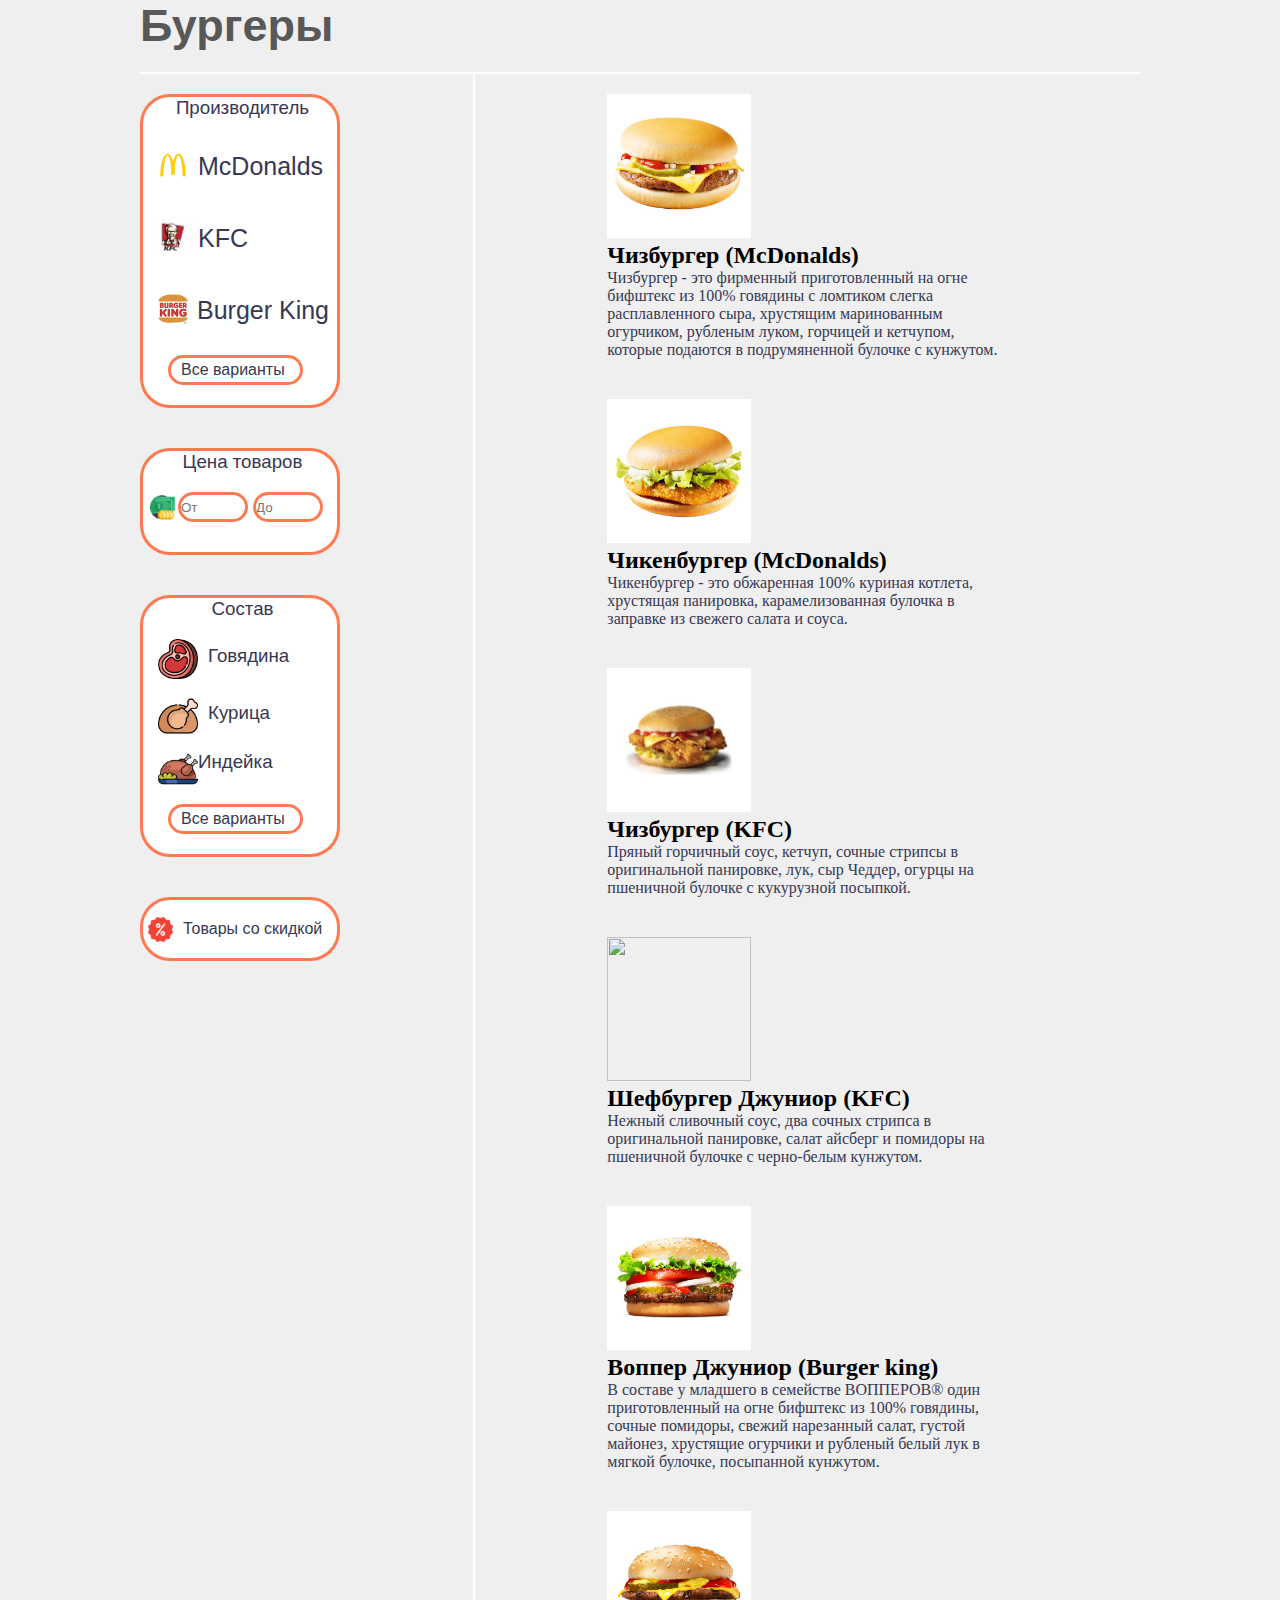
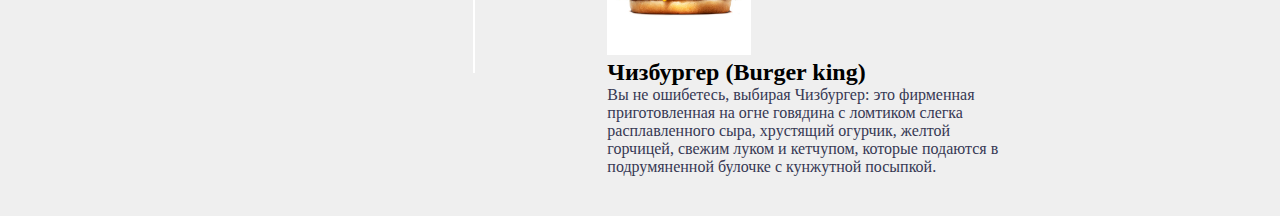
==== asianfood.html @ 1d98285a "add a project" ====
<!DOCTYPE html>
<html lang="en">
<head>
    <meta charset="UTF-8">
    <meta http-equiv="X-UA-Compatible" content="IE=edge">
    <meta name="viewport" content="width=device-width, initial-scale=1.0">
    <title>Document</title>
    <link rel="stylesheet" href="css/category.css">
    <link rel="preconnect" href="https://fonts.googleapis.com">
<link rel="preconnect" href="https://fonts.gstatic.com" crossorigin>
<link href="https://fonts.googleapis.com/css2?family=Outfit:wght@300&display=swap" rel="stylesheet">
</head>
<body>
    <div class="container">
        <header>
            <h1>Бургеры</h1>
        </header>
        <div class="line"></div>
        <main>
            <div class="container">
                <div class="flex-wrapper">
                    <div class="filter">
                    <div class="manufacturer">
                        <h3>Производитель</h3>
                        <div class="mcdonalds">
                            <img src="img/mcdonalds logo.jpg" alt="" width="50px">
                            <h3 class="h3-mcdonalds">McDonalds</h3>
                        </div>
                        <div class="kfc">
                            <img src="img/kfc logo.jpg" alt="" width="50px">
                            <h3 class="h3-mcdonalds">KFC</h3>
                        </div>
                        <div class="burger-king">
                            <img src="img/burger-king-logo.svg" alt="" width="30px">
                            <h3 class="h3-burger-king">Burger King</h3>
                        </div>
                        <div class="all-variants">
                            <p>Все варианты</p>
                        </div>
                    </div>
                    <div class="price">
                        <h3>Цена товаров</h3>
                        <div class="price22">
                            <div class="money">
                                <img src="img/money.png" alt="" width="25px">
                            </div>
                            <div class="price2">
                                <input class="price-ot" type="text" placeholder="От">
                                <input class="price-do" type="text" placeholder="До">
                            </div>
                        </div>
                    </div>
                    <div class="composition">
                        <h3>Состав</h3>
                        <div class="beef">
                            <img src="img/beef.png" alt="" width="40px">
                            <h3>Говядина</h3>
                        </div>
                        <div class="chicken">
                            <img src="img/poultry.png" alt="" width="40px">
                            <h3>Курица</h3>
                        </div>
                        <div class="turkey">
                            <img src="img/turkey.png" alt="" width="40px">
                            <h3>Индейка</h3>
                        </div>
                        <div class="all-variants">
                            <p>Все варианты</p>
                        </div>
                    </div>
                    <div class="discount">
                        <div class="discount-flex">
                           <img src="img/discount.png" alt="" width="25px">
                            <h4>Товары со скидкой</h4>
                        </div>
                    </div>
                </div>
                <div class="line2"></div>
                <div class="catalog">
                    <div class="first-burger">
                        <img src="img/cheeseburger.jpg" alt="" width="144px">
                        <div class="discription">
                            <h2>Чизбургер (McDonalds)</h2>
                            <p>Чизбургер - это фирменный приготовленный на огне бифштекс из 100% говядины с ломтиком слегка расплавленного сыра, хрустящим маринованным огурчиком, рубленым луком, горчицей и кетчупом, которые подаются в подрумяненной булочке с кунжутом.</p>
                        </div>
                    </div>
                    <div class="second-burger">
                        <img src="img/chickenburger.jpg" alt="" width="144px">
                        <div class="discription">
                            <h2>Чикенбургер (McDonalds)</h2>
                            <p>Чикенбургер - это обжаренная 100% куриная котлета, хрустящая панировка, карамелизованная булочка в заправке из свежего салата и соуса.</p>
                        </div>
                    </div>
                    <div class="third-burger">
                        <img src="img/kfcchickenburger.jpg" alt="" width="144px" height="144px">
                        <div class="discription">
                            <h2>Чизбургер (KFC)</h2>
                            <p>
                                Пряный горчичный соус, кетчуп, сочные стрипсы в оригинальной панировке, лук, сыр Чеддер, огурцы на пшеничной булочке с кукурузной посыпкой.</p>
                        </div>
                    </div>
                    <div class="fourth-burger">
                        <img src="img/«Острый Шефбургер Джуниор».jpg" alt="" width="144px" height="144px">
                        <div class="discription">
                            <h2>Шефбургер Джуниор (KFC)</h2>
                            <p>Нежный сливочный соус, два сочных стрипса в оригинальной панировке, салат айcберг и помидоры на пшеничной булочке с черно-белым кунжутом.</p>
                        </div>
                    </div>
                    <div class="fifth-burger">
                        <img src="img/whopper-mini.jpg" alt="" width="144px" height="144px">
                        <div class="discription">
                            <h2>Воппер Джуниор (Burger king)</h2>
                            <p>В составе у младшего в семействе ВОППЕРОВ® один приготовленный на огне бифштекс из 100% говядины, сочные помидоры, свежий нарезанный салат, густой майонез, хрустящие огурчики и рубленый белый лук в мягкой булочке, посыпанной кунжутом.</p>
                        </div>
                    </div>
                    <div class="six-burger">
                        <img src="img/cheeseburger-burger-king.jpg" alt="" width="144px" height="144px">
                        <div class="discription">
                            <h2>Чизбургер (Burger king)</h2>
                            <p>Вы не ошибетесь, выбирая Чизбургер: это фирменная приготовленная на огне говядина с ломтиком слегка расплавленного сыра, хрустящий огурчик, желтой горчицей, свежим луком и кетчупом, которые подаются в подрумяненной булочке с кунжутной посыпкой.</p>
                        </div>
                    </div>
                    
                </div>
                <div class="prices">
                    <div class="first-price">
                        <div class="add-to-cart" onmousedown="return false" onselectstart="return false">
                            <h2>Добавить в корзину</h2>
                        </div>
                        <div class="burger-price">
                            <p>от 2р.</p>
                        </div>
                            <!-- <p>При покупке 2 Чизбургеров - бесплатная картошка фри</p> -->
                    </div>
                    <div class="second-price">
                        <div class="add-to-cart" onmousedown="return false" onselectstart="return false">
                            <h2>Добавить в корзину</h2>
                        </div>
                        <div class="burger-price">
                            <p>от 2.5р.</p>
                        </div>
                            <!-- <p>При покупке Чикенбургера и колы 0.4 - бесплатный пирожок</p> -->
                    </div>
                    <div class="third-price">
                        <div class="add-to-cart" onmousedown="return false" onselectstart="return false">
                            <h2>Добавить в корзину</h2>
                        </div>
                        <div class="burger-price">
                            <p>от 2.99р.</p>
                        </div>
                            <!-- <p>При покупке бургера из говядины - бесплатная кола 0.4</p> -->
                    </div>
                    <div class="fourth-price">
                        <div class="add-to-cart" onmousedown="return false" onselectstart="return false">
                            <h2>Добавить в корзину</h2>
                        </div>
                        <div class="burger-price">
                            <p>от 3.90р.</p>
                        </div>
                            <!-- <p>При покупке 2-ух Шефбургеров Джуниор - 2 стрипса бесплатно</p> -->
                    </div>
                    <div class="fourth-price">
                        <div class="add-to-cart" onmousedown="return false" onselectstart="return false">
                            <h2>Добавить в корзину</h2>
                        </div>
                        <div class="burger-price">
                            <p>от 3.90р.</p>
                        </div>
                            <!-- <p>При покупке Воппер Джуниора - маленькая картошка бесплатно
                            </p> -->
                    </div>
                    <div class="fourth-price">
                        <div class="add-to-cart" onmousedown="return false" onselectstart="return false">
                            <h2>Добавить в корзину</h2>
                        </div>
                        <div class="burger-price">
                            <p>от 2.40р.</p>
                        </div>
                            <!-- <p>При покупке Чизбургера - кола 0.4 бесплатно</p> -->
                    </div>
                    
                </div>
            </div>
            </div>
        </main>
    </div>
    <div class="modal none"> 
        <div class="container-modal"> 
            <div class="header_menu">  
                <span><img src="img/ArrowLeft.png" alt=""></span>  
                </div>
                <div class="line3"></div>
                <div class="flex-wrapper2">
                    <div class="cheeseburger-image">
                        <img src="img/cheeseburger.jpg" alt="" width="270px">
                    </div>
                    <div class="composition2">
                    <h1 class="composition2-h1">Чизбургер</h1>
                    <div class="discription2">
                    <div class="kDh">
                        <h3>кДж</h3>
                        <ul>
                            <li>в порции: 1273</li>
                            <li>%RI: 15</li>
                        </ul>
                    </div>
                    <div class="calories">
                        <h3>Калории</h3>
                        <ul>
                            <li>в порции, ккал: 304</li>
                            <li>%RI: 15</li>
                        </ul>
                    </div>   
                    </div>
                    <div class="composition3">
                        <h1 class="composition3-h1">Состав</h1>
                        <p>Рубленный бифштекс из натуральной цельной говядины, с кусочком сыра чеддер на карамелизованной булочке, заправленной горчицей, кетчупом, луком и кусочком маринованного огурчика</p>
                    </div>
                    </div>
                </div>
                <div class="add-to-cart2">
                    <h1>Добавить в корзину</h1>
                </div>
        </div> 
    </div>
   
    <script src="js/category.js"></script>
</body>
</html>
---- css/category.css ----
*{
    padding: 0;
    margin: 0;
    box-sizing: border-box;
}


.button-color{
    background-color: #e79b83;;
    border: 3px solid #FF7A50;
}

header h1{
    color: #363853;
    opacity: 0.8;
}

.filter div h3, p{
    color: #363853;
}

.catalog div p{
    color: #363853;
}



.prices div p{
    color: #363853;
}


.prices > div{
    margin-bottom: 40px;
    height: 230px;
}

img{
    max-width: 100%;
}

body{
    background-color: #efefef;
}


.container{
    max-width: 1231px;
    margin: auto;
}

.mcdonalds{
    cursor: pointer;
}

.h3-mcdonalds{
    font-size: 25px;
    margin-top: 18px;
}

.h3-burger-king{
    font-size: 25px;
    margin-top: 18px;
    margin-left: 9px;
}

.dollar-img{
    margin-right: 20px;
}

header{
    margin-bottom: 20px;
}

.filter  div  p{
    font-family: 'Rubik', sans-serif;
}

.line{
    border: 1px solid #fff;
    margin-bottom: 20px;
}

.line3{
    border: 1px solid #fff;
    margin-top: 50px;
}

.line2{
    border: 1px solid #fff;
    height: 1600px;
    position: relative;
    bottom: 21px;
}

header h1{
    color: #333;
    font-size: 45px;
    font-family: 'Rubik', sans-serif;
}

.manufacturer{
    text-align: center;
    background-color: #fff;
    border-radius: 30px;
    padding-bottom: 10px;
    border: 3px solid #FF7A50;
    padding-left: 5px;
}

.manufacturer button{
    border: 3px solid #FF7A50;
    border-radius: 50%;
    width: 20px;
    height: 20px;
}

.manufacturer > div{
    display: flex;
    align-items: center;
    margin-bottom: 10px;
    cursor: pointer;
}

.manufacturer > div > button{
    margin-right: 10px;
}

.manufacturer h3{
    margin-bottom: 15px;
    font-family: 'Rubik', sans-serif;
    font-weight: lighter;
}

.all-variants{
    border: 3px solid #FF7A50;
    border-radius: 70px;
    width: 135px;
    height: 30px;
    margin-left: 20px;
    color: #363853;
    margin-top: 15px;

}

.all-variants p{
    margin-left: 10px;
    font-family: 'Rubik', sans-serif;
}

.price{
    width: 200px;
    margin-top: 40px;
    font-family: 'Rubik', sans-serif;
    text-align: center;
    background-color: #fff;
    border-radius: 30px;
    border: 3px solid #FF7A50;
    padding-left: 5px;
    
}

.price h3{
    font-weight: lighter;
}


.price-ot{
    border: 3px solid #FF7A50;
    border-radius: 70px;
    width: 70px;
    height: 30px;
}

.price-ot p{
    margin-top: 4px;
    margin-left: 5px;
    font-family: 'Rubik', sans-serif;
}

.burger-king{
    margin-left: 10px;
}

.price-do p{
    margin-top: 4px;
    margin-left: 5px;
    font-family: 'Rubik', sans-serif;
}

.price-do{
    border: 3px solid #FF7A50;
    border-radius: 70px;
    width: 70px;
    height: 30px;
    margin-left: 5px;
}

.price2{
    display: flex;
    margin-top: 10px;
    padding-bottom: 10px;
    margin-left: 30px;
    position: relative;
    bottom: 20px
}

.money{
    position: relative;
    top: 22px;
    right: 80px;
}

.beef h3{
    margin-left: 10px;
    margin-top: 10px;
}

.chicken h3{
    margin-left: 10px;
    margin-top: 10px;
}

.fish h3{
    margin-left: 10px;
    margin-top: 10px;
}

.composition{
    margin-top: 40px;
    text-align: center;
    background-color: #fff;
    border-radius: 30px;
    padding-bottom: 10px;
    border: 3px solid #FF7A50;
    padding-left: 5px;
}

.composition h3{
    margin-bottom: 15px;
    font-family: 'Rubik', sans-serif;
    font-weight: lighter;
}

.composition > div{
    display: flex;
    align-items: center;
    margin-bottom: 10px;
    cursor: pointer;
}

.composition button{
    border: 3px solid #FF7A50;
    border-radius: 50%;
    width: 20px;
    height: 20px;
    margin-right: 10px;
}

.composition img{
    margin-left: 10px;
}

.flex-wrapper{
    display: flex;
    justify-content: space-between;
}

.discount button{
    border: 3px solid #FF7A50;
    border-radius: 50%;
    width: 20px;
    height: 20px;
}

.discount-flex{
    display: flex;
    align-items: center;
}

.discount h4{
    margin-right: 20px;
    font-family: 'Rubik', sans-serif;
    margin: 10px 0px 10px 0px;
    margin-left: 10px;
    font-weight: lighter;
    color: #363853;
}

.discount{
    display: flex;
    justify-content: space-between;
    margin-top: 40px;
    text-align: center;
    background-color: #fff;
    border-radius: 30px;
    padding: 10px 0px 10px 0px;
    border: 3px solid #FF7A50;
    padding-left: 5px;
}

.discription{
    width: 400px;
}

.catalog div{
    margin-bottom: 40px;
}

.burger-font-style h2{
    font-size: 25px;
    font-family: 'Rubik', sans-serif;
    color: #363853;
    margin-left: 20px; 
}

.burger-font-style p{
    font-size: 15px;
    font-family: 'Rubik', sans-serif;
    width: 350px;
    margin: 20px 0px 0px 20px;
}

.cheeseburger{
    display: flex;
    background-color: #fff;
    border: 3px solid #FF7A50;
    border-radius: 50px;
    padding: 40px 0px 30px 40px;
}

.McDonalds-Cheeseburger{
    display: flex;
    width: 950px;
    height: 270px;
    justify-content: space-between;
}

.chickenburger{
    display: flex;
    background-color: #fff;
    border: 3px solid #FF7A50;
    padding: 40px 0px 30px 40px;
    border-radius: 50px;
    height: 230px;
}

.McDonalds-Chickenburger{
    display: flex;
    width: 950px;
    justify-content: space-between;
}

.hamburger{
    display: flex;
    background-color: #fff;
    border: 3px solid #FF7A50;
    padding: 40px 0px 30px 40px;
    border-radius: 50px;
    height: 230px;
}

.McDonalds-hamburger{
    display: flex;
    width: 950px;
    justify-content: space-between;
}

.bigmac{
    display: flex;
    background-color: #fff;
    border: 3px solid #FF7A50;
    padding: 40px 0px 30px 40px;
    border-radius: 50px;
    height: 230px;
}

.McDonalds-bigmac{
    display: flex;
    width: 950px;
    justify-content: space-between;
}

.double-cheeseburger{
    display: flex;
    background-color: #fff;
    border: 3px solid #FF7A50;
    padding: 40px 0px 30px 40px;
    border-radius: 50px;
    height: 230px;
}

.McDonalds-double-cheeseburger{
    display: flex;
    width: 950px;
    justify-content: space-between;
}

.filet-o-fish{
    display: flex;
    background-color: #fff;
    border: 3px solid #FF7A50;
    padding: 40px 0px 30px 40px;
    border-radius: 50px;
    height: 230px;
}

.McDonalds-filet-o-fish{
    display: flex;
    width: 950px;
    justify-content: space-between;
}

.big-tasty{
    display: flex;
    background-color: #fff;
    border: 3px solid #FF7A50;
    padding: 40px 0px 30px 40px;
    border-radius: 50px;
    height: 230px;
}

.McDonalds-big-tasty{
    display: flex;
    width: 950px;
    justify-content: space-between;
}

.royal{
    display: flex;
    background-color: #fff;
    border: 3px solid #FF7A50;
    padding: 40px 0px 30px 40px;
    border-radius: 50px;
    height: 230px;
}

.McDonalds-royal{
    display: flex;
    width: 950px;
    justify-content: space-between;
}

.MacChicken{
    display: flex;
    background-color: #fff;
    border: 3px solid #FF7A50;
    padding: 40px 0px 30px 40px;
    border-radius: 50px;
    height: 230px;
}

.McDonalds-MacChicken{
    display: flex;
    width: 950px;
    justify-content: space-between;
}

.macchicken-premier{
    display: flex;
    background-color: #fff;
    border: 3px solid #FF7A50;
    padding: 40px 0px 30px 40px;
    border-radius: 50px;
    height: 230px;
}

.McDonalds-macchicken-premier{
    display: flex;
    width: 950px;
    justify-content: space-between;
}

.tripple-cheeseburger{
    display: flex;
    background-color: #fff;
    border: 3px solid #FF7A50;
    padding: 40px 0px 30px 40px;
    border-radius: 50px;
    height: 230px;
}

.McDonalds-tripple-cheeseburger{
    display: flex;
    width: 950px;
    justify-content: space-between;
}

.double-filet-o-fish{
    display: flex;
    background-color: #fff;
    border: 3px solid #FF7A50;
    padding: 40px 0px 30px 40px;
    border-radius: 50px;
    height: 230px;
}

.McDonalds-double-filet-o-fish-cheeseburger{
    display: flex;
    width: 950px;
    justify-content: space-between;
}

.McDonalds-Big-tasty-Three-cheese{
    display: flex;
    width: 950px;
    justify-content: space-between;
}

.Big-tasty-Three-cheese{
    display: flex;
    background-color: #fff;
    border: 3px solid #FF7A50;
    padding: 40px 0px 30px 40px;
    border-radius: 50px;
    height: 230px;
}





/* KFC */




.KFCcheeseburger{
    display: flex;
    width: 950px;
    justify-content: space-between;
}

.cheeseburger{
    display: flex;
    background-color: #fff;
    border: 3px solid #FF7A50;
    padding: 40px 0px 30px 40px;
    border-radius: 50px;
    height: 230px;
}

.KFCshefburger-junior{
    display: flex;
    width: 950px;
    justify-content: space-between;
}

.shefburger-junior{
    display: flex;
    background-color: #fff;
    border: 3px solid #FF7A50;
    padding: 40px 0px 30px 40px;
    border-radius: 50px;
    height: 230px;
}

.KFCshefburger-junior-ostryy{
    display: flex;
    width: 950px;
    justify-content: space-between;
}

.shefburger-junior-ostryy{
    display: flex;
    background-color: #fff;
    border: 3px solid #FF7A50;
    padding: 40px 0px 30px 40px;
    border-radius: 50px;
    height: 230px;
}

.KFCcheeseburger-de-luxe{
    display: flex;
    width: 950px;
    justify-content: space-between;
}

.cheeseburger-de-luxe{
    display: flex;
    background-color: #fff;
    border: 3px solid #FF7A50;
    padding: 40px 0px 30px 40px;
    border-radius: 50px;
    height: 230px;
}

.KFCshef-Tauer-Original{
    display: flex;
    width: 950px;
    justify-content: space-between;
}

.shef-Tauer-Original{
    display: flex;
    background-color: #fff;
    border: 3px solid #FF7A50;
    padding: 40px 0px 30px 40px;
    border-radius: 50px;
    height: 230px;
}

.KFCshef-Tauer-Ostriy{
    display: flex;
    width: 950px;
    justify-content: space-between;
}

.shef-Tauer-Ostriy{
    display: flex;
    background-color: #fff;
    border: 3px solid #FF7A50;
    padding: 40px 0px 30px 40px;
    border-radius: 50px;
    height: 230px;
}

.KFCshefburger{
    display: flex;
    width: 950px;
    justify-content: space-between;
}

.shefburger{
    display: flex;
    background-color: #fff;
    border: 3px solid #FF7A50;
    padding: 40px 0px 30px 40px;
    border-radius: 50px;
    height: 230px;
}

.KFCshefburger-ostriy{
    display: flex;
    width: 950px;
    justify-content: space-between;
}

.shefburger-ostriy{
    display: flex;
    background-color: #fff;
    border: 3px solid #FF7A50;
    padding: 40px 0px 30px 40px;
    border-radius: 50px;
    height: 230px;
}

.KFCshefburger-de-lyuks-ostryy{
    display: flex;
    width: 950px;
    justify-content: space-between;
}

.shefburger-de-lyuks-ostryy{
    display: flex;
    background-color: #fff;
    border: 3px solid #FF7A50;
    padding: 40px 0px 30px 40px;
    border-radius: 50px;
    height: 230px;
}

.KFCshefburger-de-lyuks-original{
    display: flex;
    width: 950px;
    justify-content: space-between;
}

.shefburger-de-lyuks-original{
    display: flex;
    background-color: #fff;
    border: 3px solid #FF7A50;
    padding: 40px 0px 30px 40px;
    border-radius: 50px;
    height: 230px;
}

.KFCdouble-shefburger-original{
    display: flex;
    width: 950px;
    justify-content: space-between;
}

.double-shefburger-original{
    display: flex;
    background-color: #fff;
    border: 3px solid #FF7A50;
    padding: 40px 0px 30px 40px;
    border-radius: 50px;
    height: 230px;
}

.KFCdouble-shefburger-osctriy{
    display: flex;
    width: 950px;
    justify-content: space-between;
}

.double-shefburger-osctriy{
    display: flex;
    background-color: #fff;
    border: 3px solid #FF7A50;
    padding: 40px 0px 30px 40px;
    border-radius: 50px;
    height: 230px;
}







/* BK */



.BK-whopper-junior{
    display: flex;
    width: 950px;
    justify-content: space-between;
}

.whopper-junior{
    display: flex;
    background-color: #fff;
    border: 3px solid #FF7A50;
    padding: 40px 0px 30px 40px;
    border-radius: 50px;
    height: 230px;
}

.BK-cheeseburger{
    display: flex;
    width: 950px;
    justify-content: space-between;
}

.cheeseburgerBK{
    display: flex;
    background-color: #fff;
    border: 3px solid #FF7A50;
    padding: 40px 0px 30px 40px;
    border-radius: 50px;
    height: 230px;
}

.BK-whooper-junior-with-cheese{
    display: flex;
    width: 950px;
    justify-content: space-between;
}

.whooper-junior-with-cheese{
    display: flex;
    background-color: #fff;
    border: 3px solid #FF7A50;
    padding: 40px 0px 30px 40px;
    border-radius: 50px;
    height: 230px;
}

.BK-hamburger{
    display: flex;
    width: 950px;
    justify-content: space-between;
}

.hamburgerBK{
    display: flex;
    background-color: #fff;
    border: 3px solid #FF7A50;
    padding: 40px 0px 30px 40px;
    border-radius: 50px;
    height: 230px;
}

.BK-chedder-rodeo-hamburger{
    display: flex;
    width: 950px;
    justify-content: space-between;
}

.chedder-rodeo-hamburger{
    display: flex;
    background-color: #fff;
    border: 3px solid #FF7A50;
    padding: 40px 0px 30px 40px;
    border-radius: 50px;
    height: 230px;
}

.BK-shvedckiy-burger{
    display: flex;
    width: 950px;
    justify-content: space-between;
}

.shvedckiy-burger{
    display: flex;
    background-color: #fff;
    border: 3px solid #FF7A50;
    padding: 40px 0px 30px 40px;
    border-radius: 50px;
    height: 230px;
}

.BK-cheese-jo{
    display: flex;
    width: 950px;
    justify-content: space-between;
}

.cheese-jo{
    display: flex;
    background-color: #fff;
    border: 3px solid #FF7A50;
    padding: 40px 0px 30px 40px;
    border-radius: 50px;
    height: 230px;
}

.BK-double-cheeseburger{
    display: flex;
    width: 950px;
    justify-content: space-between;
}

.double-cheeseburger-bk{
    display: flex;
    background-color: #fff;
    border: 3px solid #FF7A50;
    padding: 40px 0px 30px 40px;
    border-radius: 50px;
    height: 230px;
}

.BK-stakehouse{
    display: flex;
    width: 950px;
    justify-content: space-between;
}

.stakehouse{
    display: flex;
    background-color: #fff;
    border: 3px solid #FF7A50;
    padding: 40px 0px 30px 40px;
    border-radius: 50px;
    height: 230px;
}

.BK-double-whopper-with-cheese{
    display: flex;
    width: 950px;
    justify-content: space-between;
}

.double-whopper-with-cheese{
    display: flex;
    background-color: #fff;
    border: 3px solid #FF7A50;
    padding: 40px 0px 30px 40px;
    border-radius: 50px;
    height: 230px;
}

.BK-double-whopper{
    display: flex;
    width: 950px;
    justify-content: space-between;
}

.double-whopper{
    display: flex;
    background-color: #fff;
    border: 3px solid #FF7A50;
    padding: 40px 0px 30px 40px;
    border-radius: 50px;
    height: 230px;
}

.BK-whopper-bbq{
    display: flex;
    width: 950px;
    justify-content: space-between;
}

.whopper-bbq{
    display: flex;
    background-color: #fff;
    border: 3px solid #FF7A50;
    padding: 40px 0px 30px 40px;
    border-radius: 50px;
    height: 230px;
}

.BK-whopper-with-cheese{
    display: flex;
    width: 950px;
    justify-content: space-between;
}

.whopper-with-cheese{
    display: flex;
    background-color: #fff;
    border: 3px solid #FF7A50;
    padding: 40px 0px 30px 40px;
    border-radius: 50px;
    height: 230px;
}

.BK-whopper{
    display: flex;
    width: 950px;
    justify-content: space-between;
}

.whopper{
    display: flex;
    background-color: #fff;
    border: 3px solid #FF7A50;
    padding: 40px 0px 30px 40px;
    border-radius: 50px;
    height: 230px;
}

.BK-big-king{
    display: flex;
    width: 950px;
    justify-content: space-between;
}

.big-king{
    display: flex;
    background-color: #fff;
    border: 3px solid #FF7A50;
    padding: 40px 0px 30px 40px;
    border-radius: 50px;
    height: 230px;
}

.BK-angus-shef{
    display: flex;
    width: 950px;
    justify-content: space-between;
}

.angus-shef{
    display: flex;
    background-color: #fff;
    border: 3px solid #FF7A50;
    padding: 40px 0px 30px 40px;
    border-radius: 50px;
    height: 230px;
}

.BK-angus-shef-xl{
    display: flex;
    width: 950px;
    justify-content: space-between;
}

.angus-shef-xl{
    display: flex;
    background-color: #fff;
    border: 3px solid #FF7A50;
    padding: 40px 0px 30px 40px;
    border-radius: 50px;
    height: 230px;
}

.BK-angus-teriyaki-grill{
    display: flex;
    width: 950px;
    justify-content: space-between;
}

.angus-teriyaki-grill{
    display: flex;
    background-color: #fff;
    border: 3px solid #FF7A50;
    padding: 40px 0px 30px 40px;
    border-radius: 50px;
    height: 230px;
}

.BK-angus-teriyaki-grill-xl{
    display: flex;
    width: 950px;
    justify-content: space-between;
}

.angus-teriyaki-grill-xl{
    display: flex;
    background-color: #fff;
    border: 3px solid #FF7A50;
    padding: 40px 0px 30px 40px;
    border-radius: 50px;
    height: 230px;
}

.BK-mozarella-king{
    display: flex;
    width: 950px;
    justify-content: space-between;
}

.mozarella-king{
    display: flex;
    background-color: #fff;
    border: 3px solid #FF7A50;
    padding: 40px 0px 30px 40px;
    border-radius: 50px;
    height: 230px;
}

.BK-mozarella-king-xl{
    display: flex;
    width: 950px;
    justify-content: space-between;
}

.mozarella-king-xl{
    display: flex;
    background-color: #fff;
    border: 3px solid #FF7A50;
    padding: 40px 0px 30px 40px;
    border-radius: 50px;
    height: 230px;
}

.BK-chicken-burger{
    display: flex;
    width: 950px;
    justify-content: space-between;
}

.chicken-burger-bk{
    display: flex;
    background-color: #fff;
    border: 3px solid #FF7A50;
    padding: 40px 0px 30px 40px;
    border-radius: 50px;
    height: 230px;
}

.BK-grill-chicken-bbq{
    display: flex;
    width: 950px;
    justify-content: space-between;
}

.grill-chicken-bbq{
    display: flex;
    background-color: #fff;
    border: 3px solid #FF7A50;
    padding: 40px 0px 30px 40px;
    border-radius: 50px;
    height: 230px;
}

.BK-cezar-king{
    display: flex;
    width: 950px;
    justify-content: space-between;
}

.cezar-king{
    display: flex;
    background-color: #fff;
    border: 3px solid #FF7A50;
    padding: 40px 0px 30px 40px;
    border-radius: 50px;
    height: 230px;
}

.BK-chedder-rodeo-chicken{
    display: flex;
    width: 950px;
    justify-content: space-between;
}

.chedder-rodeo-chicken{
    display: flex;
    background-color: #fff;
    border: 3px solid #FF7A50;
    padding: 40px 0px 30px 40px;
    border-radius: 50px;
    height: 230px;
}

.BK-chicken-king{
    display: flex;
    width: 950px;
    justify-content: space-between;
}

.chicken-king{
    display: flex;
    background-color: #fff;
    border: 3px solid #FF7A50;
    padding: 40px 0px 30px 40px;
    border-radius: 50px;
    height: 230px;
}

.BK-mozarella-chicken{
    display: flex;
    width: 950px;
    justify-content: space-between;
}

.mozarella-chicken{
    display: flex;
    background-color: #fff;
    border: 3px solid #FF7A50;
    padding: 40px 0px 30px 40px;
    border-radius: 50px;
    height: 230px;
}
















































.McDonalds-Cheeseburger-price{
    width: 250px;
    font-family: 'Rubik', sans-serif;
    border-radius: 30px;
    background-color: #fff;
    border: 3px solid #FF7A50;
    border-radius: 50px;
    padding-top: 37.5px;
}

.McDonalds-Cheeseburger-price p{
    text-align: center;
    font-size: 50px;
}

.McDonalds-Chickenburger-price{
    width: 250px;
    font-family: 'Rubik', sans-serif;
    border-radius: 30px;
    background-color: #fff;
    border: 3px solid #FF7A50;
    border-radius: 50px;
    padding-top: 37.5px;
}

.McDonalds-Chickenburger-price p{
    text-align: center;
    font-size: 50px;
}

.McDonalds-hamburger-price{
    width: 250px;
    font-family: 'Rubik', sans-serif;
    border-radius: 30px;
    background-color: #fff;
    border: 3px solid #FF7A50;
    border-radius: 50px;
    padding-top: 37.5px;
}

.McDonalds-hamburger-price p{
    text-align: center;
    font-size: 50px;
}

.McDonalds-bigmac-price{
    width: 250px;
    font-family: 'Rubik', sans-serif;
    border-radius: 30px;
    background-color: #fff;
    border: 3px solid #FF7A50;
    border-radius: 50px;
    padding-top: 37.5px;
}

.McDonalds-bigmac-price p{
    text-align: center;
    font-size: 50px;
}

.McDonalds-double-cheeseburger-price{
    width: 250px;
    font-family: 'Rubik', sans-serif;
    border-radius: 30px;
    background-color: #fff;
    border: 3px solid #FF7A50;
    border-radius: 50px;
    padding-top: 37.5px;
}

.McDonalds-double-cheeseburger-price p{
    text-align: center;
    font-size: 50px;
}

.McDonalds-filet-o-fish-price{
    width: 250px;
    font-family: 'Rubik', sans-serif;
    border-radius: 30px;
    background-color: #fff;
    border: 3px solid #FF7A50;
    border-radius: 50px;
    padding-top: 37.5px;
}

.McDonalds-filet-o-fish-price p{
    text-align: center;
    font-size: 50px;
}

.McDonalds-big-tasty-price{
    width: 250px;
    font-family: 'Rubik', sans-serif;
    border-radius: 30px;
    background-color: #fff;
    border: 3px solid #FF7A50;
    border-radius: 50px;
    padding-top: 37.5px;
}

.McDonalds-big-tasty-price p{
    text-align: center;
    font-size: 50px;
}

.McDonalds-royal-price{
    width: 250px;
    font-family: 'Rubik', sans-serif;
    border-radius: 30px;
    background-color: #fff;
    border: 3px solid #FF7A50;
    border-radius: 50px;
    padding-top: 37.5px;
}

.McDonalds-royal-price p{
    text-align: center;
    font-size: 50px;
}

.McDonalds-MacChicken-price{
    width: 250px;
    font-family: 'Rubik', sans-serif;
    border-radius: 30px;
    background-color: #fff;
    border: 3px solid #FF7A50;
    border-radius: 50px;
    padding-top: 37.5px;
}

.McDonalds-MacChicken-price p{
    text-align: center;
    font-size: 50px;
}

.McDonalds-macchicken-premier-price{
    width: 250px;
    font-family: 'Rubik', sans-serif;
    border-radius: 30px;
    background-color: #fff;
    border: 3px solid #FF7A50;
    border-radius: 50px;
    padding-top: 37.5px;
}


.McDonalds-macchicken-premier-price p{
    text-align: center;
    font-size: 50px;
}

.McDonalds-tripple-cheeseburger-price{
    width: 250px;
    font-family: 'Rubik', sans-serif;
    border-radius: 30px;
    background-color: #fff;
    border: 3px solid #FF7A50;
    border-radius: 50px;
    padding-top: 37.5px;
}

.McDonalds-tripple-cheeseburger-price p{
    text-align: center;
    font-size: 50px;
}

.McDonalds-double-filet-o-fish-price{
    width: 250px;
    font-family: 'Rubik', sans-serif;
    border-radius: 30px;
    background-color: #fff;
    border: 3px solid #FF7A50;
    border-radius: 50px;
    padding-top: 37.5px;
}

.McDonalds-double-filet-o-fish-price p{
    text-align: center;
    font-size: 50px;
}

.McDonalds-Big-tasty-Three-cheese-price{
    width: 250px;
    font-family: 'Rubik', sans-serif;
    border-radius: 30px;
    background-color: #fff;
    border: 3px solid #FF7A50;
    border-radius: 50px;
    padding-top: 37.5px;
}

.McDonalds-Big-tasty-Three-cheese-price p{
    text-align: center;
    font-size: 50px;
}







/* KFC */

.KFCcheeseburger-price{
    width: 250px;
    font-family: 'Rubik', sans-serif;
    border-radius: 30px;
    background-color: #fff;
    border: 3px solid #FF7A50;
    border-radius: 50px;
    padding-top: 37.5px;
}

.KFCcheeseburger-price p{
    text-align: center;
    font-size: 50px;
}

.KFCshefburger-junior-price{
    width: 250px;
    font-family: 'Rubik', sans-serif;
    border-radius: 30px;
    background-color: #fff;
    border: 3px solid #FF7A50;
    border-radius: 50px;
    padding-top: 37.5px;
}

.KFCshefburger-junior-price p{
    text-align: center;
    font-size: 50px;
}

.KFCshefburger-junior-ostryy-price{
    width: 250px;
    font-family: 'Rubik', sans-serif;
    border-radius: 30px;
    background-color: #fff;
    border: 3px solid #FF7A50;
    border-radius: 50px;
    padding-top: 37.5px;
}

.KFCshefburger-junior-ostryy-price p{
    text-align: center;
    font-size: 50px;
}

.KFCcheeseburger-de-luxe-price{
    width: 250px;
    font-family: 'Rubik', sans-serif;
    border-radius: 30px;
    background-color: #fff;
    border: 3px solid #FF7A50;
    border-radius: 50px;
    padding-top: 37.5px;
}

.KFCcheeseburger-de-luxe-price p{
    text-align: center;
    font-size: 50px;
}

.KFCshef-Tauer-Original-price{
    width: 250px;
    font-family: 'Rubik', sans-serif;
    border-radius: 30px;
    background-color: #fff;
    border: 3px solid #FF7A50;
    border-radius: 50px;
    padding-top: 37.5px;
}

.KFCshef-Tauer-Original-price p{
    text-align: center;
    font-size: 50px;
}

.KFCshef-Tauer-Ostriy-price{
    width: 250px;
    font-family: 'Rubik', sans-serif;
    border-radius: 30px;
    background-color: #fff;
    border: 3px solid #FF7A50;
    border-radius: 50px;
    padding-top: 37.5px;
}

.KFCshef-Tauer-Ostriy-price p{
    text-align: center;
    font-size: 50px;
}

.KFCshefburger-price{
    width: 250px;
    font-family: 'Rubik', sans-serif;
    border-radius: 30px;
    background-color: #fff;
    border: 3px solid #FF7A50;
    border-radius: 50px;
    padding-top: 37.5px;
}

.KFCshefburger-price p{
    text-align: center;
    font-size: 50px;
}

.KFCshefburger-ostriy-price{
    width: 250px;
    font-family: 'Rubik', sans-serif;
    border-radius: 30px;
    background-color: #fff;
    border: 3px solid #FF7A50;
    border-radius: 50px;
    padding-top: 37.5px;
}

.KFCshefburger-ostriy-price p{
    text-align: center;
    font-size: 50px;
}

.KFCshefburger-de-lyuks-ostryy-price{
    width: 250px;
    font-family: 'Rubik', sans-serif;
    border-radius: 30px;
    background-color: #fff;
    border: 3px solid #FF7A50;
    border-radius: 50px;
    padding-top: 37.5px;

}

.KFCshefburger-de-lyuks-ostryy-price p{
    text-align: center;
    font-size: 50px;
}

.KFCshefburger-de-lyuks-original-price{
    width: 250px;
    font-family: 'Rubik', sans-serif;
    border-radius: 30px;
    background-color: #fff;
    border: 3px solid #FF7A50;
    border-radius: 50px;
    padding-top: 37.5px;
}


.KFCshefburger-de-lyuks-original-price p{
    text-align: center;
    font-size: 50px;
}

.KFCdouble-shefburger-original-price{
    width: 250px;
    font-family: 'Rubik', sans-serif;
    border-radius: 30px;
    background-color: #fff;
    border: 3px solid #FF7A50;
    border-radius: 50px;
    padding-top: 37.5px;
}

.KFCdouble-shefburger-original-price p{
    text-align: center;
    font-size: 50px;
}

.KFCdouble-shefburger-osctriy-price{
    width: 250px;
    font-family: 'Rubik', sans-serif;
    border-radius: 30px;
    background-color: #fff;
    border: 3px solid #FF7A50;
    border-radius: 50px;
    padding-top: 37.5px;
}

.KFCdouble-shefburger-osctriy-price p{
    text-align: center;
    font-size: 50px;
}





/* BK */

.BK-whopper-junior-price{
    width: 250px;
    font-family: 'Rubik', sans-serif;
    border-radius: 30px;
    background-color: #fff;
    border: 3px solid #FF7A50;
    border-radius: 50px;
    padding-top: 37.5px;
}

.BK-whopper-junior-price p{
    text-align: center;
    font-size: 50px;
}

.BK-cheeseburger-price{
    width: 250px;
    font-family: 'Rubik', sans-serif;
    border-radius: 30px;
    background-color: #fff;
    border: 3px solid #FF7A50;
    border-radius: 50px;
    padding-top: 37.5px;
}

.BK-cheeseburger-price p{
    text-align: center;
    font-size: 50px;
}

.BK-whooper-junior-with-cheese-price{
    width: 250px;
    font-family: 'Rubik', sans-serif;
    border-radius: 30px;
    background-color: #fff;
    border: 3px solid #FF7A50;
    border-radius: 50px;
    padding-top: 37.5px;
}

.BK-whooper-junior-with-cheese-price p{
    text-align: center;
    font-size: 50px;
}

.BK-hamburger-price{
    width: 250px;
    font-family: 'Rubik', sans-serif;
    border-radius: 30px;
    background-color: #fff;
    border: 3px solid #FF7A50;
    border-radius: 50px;
    padding-top: 37.5px;
}

.BK-hamburger-price p{
    text-align: center;
    font-size: 50px;
}

.BK-chedder-rodeo-hamburger-price{
    width: 250px;
    font-family: 'Rubik', sans-serif;
    border-radius: 30px;
    background-color: #fff;
    border: 3px solid #FF7A50;
    border-radius: 50px;
    padding-top: 37.5px;
}

.BK-chedder-rodeo-hamburger-price p{
    text-align: center;
    font-size: 50px;
}

.BK-shvedckiy-burger-price{
    width: 250px;
    font-family: 'Rubik', sans-serif;
    border-radius: 30px;
    background-color: #fff;
    border: 3px solid #FF7A50;
    border-radius: 50px;
    padding-top: 37.5px;
}

.BK-shvedckiy-burger-price p{
    text-align: center;
    font-size: 50px;
}

.BK-cheese-jo-price{
    width: 250px;
    font-family: 'Rubik', sans-serif;
    border-radius: 30px;
    background-color: #fff;
    border: 3px solid #FF7A50;
    border-radius: 50px;
    padding-top: 37.5px;
}

.BK-cheese-jo-price p{
    text-align: center;
    font-size: 50px;
}

.BK-double-cheeseburger-price{
    width: 250px;
    font-family: 'Rubik', sans-serif;
    border-radius: 30px;
    background-color: #fff;
    border: 3px solid #FF7A50;
    border-radius: 50px;
    padding-top: 37.5px;
}

.BK-double-cheeseburger-price p{
    text-align: center;
    font-size: 50px;
}

.BK-stakehouse-price{
    width: 250px;
    font-family: 'Rubik', sans-serif;
    border-radius: 30px;
    background-color: #fff;
    border: 3px solid #FF7A50;
    border-radius: 50px;
    padding-top: 37.5px;
}

.BK-stakehouse-price p{
    text-align: center;
    font-size: 50px;
}

.BK-double-whopper-with-cheese-price{
    width: 250px;
    font-family: 'Rubik', sans-serif;
    border-radius: 30px;
    background-color: #fff;
    border: 3px solid #FF7A50;
    border-radius: 50px;
    padding-top: 37.5px;
}

.BK-double-whopper-with-cheese-price p{
    text-align: center;
    font-size: 50px;
}

.BK-double-whopper-price{
    width: 250px;
    font-family: 'Rubik', sans-serif;
    border-radius: 30px;
    background-color: #fff;
    border: 3px solid #FF7A50;
    border-radius: 50px;
    padding-top: 37.5px;
}

.BK-double-whopper-price p{
    text-align: center;
    font-size: 50px;
}

.BK-whopper-bbq-price{
    width: 250px;
    font-family: 'Rubik', sans-serif;
    border-radius: 30px;
    background-color: #fff;
    border: 3px solid #FF7A50;
    border-radius: 50px;
    padding-top: 37.5px;
}

.BK-whopper-bbq-price p{
    text-align: center;
    font-size: 50px;
}

.BK-whopper-with-cheese-price{
    width: 250px;
    font-family: 'Rubik', sans-serif;
    border-radius: 30px;
    background-color: #fff;
    border: 3px solid #FF7A50;
    border-radius: 50px;
    padding-top: 37.5px;
}

.BK-whopper-with-cheese-price p{
    text-align: center;
    font-size: 50px;
}

.BK-whopper-price{
    width: 250px;
    font-family: 'Rubik', sans-serif;
    border-radius: 30px;
    background-color: #fff;
    border: 3px solid #FF7A50;
    border-radius: 50px;
    padding-top: 37.5px;
}

.BK-whopper-price p{
    text-align: center;
    font-size: 50px;
}

.BK-big-king-price{
    width: 250px;
    font-family: 'Rubik', sans-serif;
    border-radius: 30px;
    background-color: #fff;
    border: 3px solid #FF7A50;
    border-radius: 50px;
    padding-top: 37.5px;
}

.BK-big-king-price p{
    text-align: center;
    font-size: 50px;
}

.BK-angus-shef-price{
    width: 250px;
    font-family: 'Rubik', sans-serif;
    border-radius: 30px;
    background-color: #fff;
    border: 3px solid #FF7A50;
    border-radius: 50px;
    padding-top: 37.5px;
}

.BK-angus-shef-price p{
    text-align: center;
    font-size: 50px;
}

.BK-angus-shef-xl-price{
    width: 250px;
    font-family: 'Rubik', sans-serif;
    border-radius: 30px;
    background-color: #fff;
    border: 3px solid #FF7A50;
    border-radius: 50px;
    padding-top: 37.5px;    
}

.BK-angus-shef-xl-price p{
    text-align: center;
    font-size: 50px;
}

.BK-angus-teriyaki-grill-price{
    width: 250px;
    font-family: 'Rubik', sans-serif;
    border-radius: 30px;
    background-color: #fff;
    border: 3px solid #FF7A50;
    border-radius: 50px;
    padding-top: 37.5px;   
}

.BK-angus-teriyaki-grill-price p{
    text-align: center;
    font-size: 50px;
}

.BK-angus-teriyaki-grill-xl-price{
    width: 250px;
    font-family: 'Rubik', sans-serif;
    border-radius: 30px;
    background-color: #fff;
    border: 3px solid #FF7A50;
    border-radius: 50px;
    padding-top: 37.5px; 
}

.BK-angus-teriyaki-grill-xl-price p{
    text-align: center;
    font-size: 50px;
}

.BK-mozarella-king-price{
    width: 250px;
    font-family: 'Rubik', sans-serif;
    border-radius: 30px;
    background-color: #fff;
    border: 3px solid #FF7A50;
    border-radius: 50px;
    padding-top: 37.5px; 
}

.BK-mozarella-king-price p{
    text-align: center;
    font-size: 50px;
}

.BK-mozarella-king-xl-price{
    width: 250px;
    font-family: 'Rubik', sans-serif;
    border-radius: 30px;
    background-color: #fff;
    border: 3px solid #FF7A50;
    border-radius: 50px;
    padding-top: 37.5px; 
}

.BK-mozarella-king-xl-price p{
    text-align: center;
    font-size: 50px;
}

.BK-chicken-burger-price{
    width: 250px;
    font-family: 'Rubik', sans-serif;
    border-radius: 30px;
    background-color: #fff;
    border: 3px solid #FF7A50;
    border-radius: 50px;
    padding-top: 37.5px; 
}

.BK-chicken-burger-price p{
    text-align: center;
    font-size: 50px;
}

.BK-grill-chicken-bbq-price{
    width: 250px;
    font-family: 'Rubik', sans-serif;
    border-radius: 30px;
    background-color: #fff;
    border: 3px solid #FF7A50;
    border-radius: 50px;
    padding-top: 37.5px; 
}

.BK-grill-chicken-bbq-price p{
    text-align: center;
    font-size: 50px;
}

.BK-cezar-king-price{
    width: 250px;
    font-family: 'Rubik', sans-serif;
    border-radius: 30px;
    background-color: #fff;
    border: 3px solid #FF7A50;
    border-radius: 50px;
    padding-top: 37.5px; 
}

.BK-cezar-king-price p{
    text-align: center;
    font-size: 50px;
}

.BK-chedder-rodeo-chicken-price{
    width: 250px;
    font-family: 'Rubik', sans-serif;
    border-radius: 30px;
    background-color: #fff;
    border: 3px solid #FF7A50;
    border-radius: 50px;
    padding-top: 37.5px; 
}

.BK-chedder-rodeo-chicken-price p{
    text-align: center;
    font-size: 50px;
}

.BK-chicken-king-price{
    width: 250px;
    font-family: 'Rubik', sans-serif;
    border-radius: 30px;
    background-color: #fff;
    border: 3px solid #FF7A50;
    border-radius: 50px;
    padding-top: 37.5px; 
}

.BK-chicken-king-price p{
    text-align: center;
    font-size: 50px;
}

.BK-mozarella-chicken-price{
    width: 250px;
    font-family: 'Rubik', sans-serif;
    border-radius: 30px;
    background-color: #fff;
    border: 3px solid #FF7A50;
    border-radius: 50px;
    padding-top: 37.5px; 
}

.BK-mozarella-chicken-price p{
    text-align: center;
    font-size: 50px;
}


































































































/* .catalog div{
    height: 230px;
    display: flex;
    background-color: #fff;
    border: 3px solid #FF7A50;
    padding: 20px;
    border-radius: 50px;
    padding: 40px 0px 37.5px 40px;
}

.catalog div h3{
    font-size: 25px;
    font-family: 'Rubik', sans-serif;
    color: #363853; 
}

.catalog div p{
    font-size: 15px;
    font-family: 'Rubik', sans-serif;
} */

.add-to-cart:hover{
    cursor: pointer;
}

.add-to-cart{
    background-color: #fff;
    text-align: center;
    border-radius: 70px;
    border: 3px solid #FF7A50;
    width: 200px;
    margin-left: 25px;
    padding: 5px;
    text-align: center;
    
}

.add-to-cart h2{
    font-size: 20px;
    font-weight: lighter;
    color: #363853;
}

.add-to-cart-MCcheeseburger:hover{
    cursor: pointer;
}

.add-to-cart-MCcheeseburger{
    background-color: #fff;
    text-align: center;
    border-radius: 70px;
    border: 3px solid #FF7A50;
    width: 200px;
    margin-left: 25px;
    padding: 5px;
    text-align: center;
    
}

.add-to-cart-MCcheeseburger h2{
    font-size: 20px;
    font-weight: lighter;
    color: #363853;
}

.add-to-cart-MCchickenburger:hover{
    cursor: pointer;
}

.add-to-cart-MCchickenburger{
    background-color: #fff;
    text-align: center;
    border-radius: 70px;
    border: 3px solid #FF7A50;
    width: 200px;
    margin-left: 25px;
    padding: 5px;
    text-align: center;
    
}

.add-to-cart-MCchickenburger h2{
    font-size: 20px;
    font-weight: lighter;
    color: #363853;
}

.add-to-cart-KFCshefburgerjunior:hover{
    cursor: pointer;
}

.add-to-cart-KFCshefburgerjunior{
    background-color: #fff;
    text-align: center;
    border-radius: 70px;
    border: 3px solid #FF7A50;
    width: 200px;
    margin-left: 25px;
    padding: 5px;
    text-align: center;
    
}

.add-to-cart-KFCshefburgerjunior h2{
    font-size: 20px;
    font-weight: lighter;
    color: #363853;
}

.add-to-cart-KFCcheeseburger:hover{
    cursor: pointer;
}

.add-to-cart-KFCcheeseburger{
    background-color: #fff;
    text-align: center;
    border-radius: 70px;
    border: 3px solid #FF7A50;
    width: 200px;
    margin-left: 25px;
    padding: 5px;
    text-align: center;
    
}

.add-to-cart-KFCcheeseburger h2{
    font-size: 20px;
    font-weight: lighter;
    color: #363853;
}

.add-to-cart-BKcheeseburger:hover{
    cursor: pointer;
}

.add-to-cart-BKcheeseburger{
    background-color: #fff;
    text-align: center;
    border-radius: 70px;
    border: 3px solid #FF7A50;
    width: 200px;
    margin-left: 25px;
    padding: 5px;
    text-align: center;
    
}

.add-to-cart-BKcheeseburger h2{
    font-size: 20px;
    font-weight: lighter;
    color: #363853;
}

.add-to-cart-BKwopperjunior:hover{
    cursor: pointer;
}

.add-to-cart-BKwopperjunior{
    background-color: #fff;
    text-align: center;
    border-radius: 70px;
    border: 3px solid #FF7A50;
    width: 200px;
    margin-left: 25px;
    padding: 5px;
    text-align: center;
    
}

.add-to-cart-BKwopperjunior h2{
    font-size: 20px;
    font-weight: lighter;
    color: #363853;
}

.burger-price{
    font-size: 24px;
    margin-top: 20px;
    margin-bottom: 20px;
}

.McDonalds-Cheeseburger-price p{
    text-align: center;
    font-size: 50px;
}

.cart{
    border: 3px solid orange;
    text-align: center;
    border-radius: 70px;
    width: 200px;
    margin-left: 25px;
    padding: 5px;
    font-size: 12px;
}

.cart2{
    border: 3px solid orange;
    text-align: center;
    border-radius: 70px;
    width: 400px;
    margin-left: 25px;
    padding: 5px;
    font-size: 16px;
    color: #FF7A50;
}

.modal{
    position: fixed;
    width: 100%;
    height: 100vh;
    background-color: rgba(0, 0, 0, 0.500);
    top: 0;
    display: flex;
    align-items: center;
}

.container-modal{
    width: 60%;
    height: 80vh;
    background-color: #efefef;
    margin: 0 auto;
    border-radius: 20px;
}

.header_menu span{
    font-size: 20px;
    position: fixed;
    top: 65px;
    margin-top: 20px;
    margin-left: 20px;
    color: #363853;
}

.modal2{
    position: fixed;
    width: 100%;
    height: 100vh;
    background-color: rgba(0, 0, 0, 0.500);
    top: 0;
    display: flex;
    align-items: center;
}

.container-modal2{
    width: 60%;
    height: 80vh;
    background-color: #efefef;
    margin: 0 auto;
    border-radius: 20px;
}

.header_menu2 span{
    font-size: 20px;
    position: fixed;
    top: 65px;
    margin-top: 20px;
    margin-left: 20px;
    color: #363853;
}

.none{
    display: none;
}

.cheeseburger-image{
    width: 320px;
    height: 32  0px;
    border-radius: 20px;
    text-align: center;
    margin-top: 20px;
    margin-left: 20px;
    background-color: #fff;
    border: 3px solid #FF7A50;
}

.cheeseburger-image img{
    margin-top: 40px;
}

.flex-wrapper2{
    display: flex;
    justify-content: space-between;
}

.flex-wrapper2 h1{
    font-size: 40px;
    margin-right: 150px;
    color: #FF7A50;
}

.kDh{
    margin-left: 20px;
    font-weight: lighter;
    font-family: 'Rubik', sans-serif;
}

.composition2{
    margin-right: 20px;
    background-color: #fff;
    border-radius: 20px;
    width: 420px;
    margin-top: 20px;
    border: 3px solid #FF7A50;
    font-family: 'Rubik', sans-serif;
}

.composition2-h1{
    margin-left: 100px;
    font-weight: lighter;
}

.composition3-h1{
    margin-left: 120px;
    font-weight: lighter;
}

.discription2{
    display: flex;
    justify-content: space-between;
    margin: 20px;
}

.composition3 p{
    margin-top: 20px;
    text-align: center;
    font-size: 18px;
    margin: 20px;
}

.composition2 ul, li, p, h1, h3{
    color: #363853;
}

.kDh{
    font-size: 20px;
}

.calories{
    font-size: 20px;
    font-weight: lighter;
}

.add-to-cart2{
    background-color: #fff;
    text-align: center;
    border-radius: 70px;
    border: 3px solid #FF7A50;
    width: 400px;
    margin-left: 25px;
    padding: 5px;
    text-align: center;
    margin-left: 200px;
    margin-top: 40px;
    font-family: 'Rubik', sans-serif;
}

.add-to-cart2 h1{
    color: #FF7A50;
    font-weight: lighter;
}


.js-first-burger{
    display: flex;
    height: 144px;
}

.registration-form-styles h1, label{
    font-family: 'Rubik', sans-serif;
}

@media (max-width: 1920px){
    .container{
        max-width: 1400px
    }

    .container-modal{
        width: 45%;
        height: 600px;
    }

    .header_menu span{
        top: 165px;
    }
}

@media (max-width: 1600px){
    .container{
        max-width: 1200px;
    }
}


@media (max-width: 1280px){
    .container{
        max-width: 1000px;
    }

    .prices div{
       display: none;
    }
}

@media (max-width: 1024px){
    .catalog div{
        max-width: 500px;
    }
    
    .container{
        max-width: 800px;
    }
}

@media (max-width: 768px){
    .filter{
        display: none;
    }

    .catalog div{
        max-width: 600px;
    }
}

@media (max-width: 480px){
    .catalog div img, p{
        display: none;
    }

    .catalog div{
        max-width: 450px;
        
    }

}
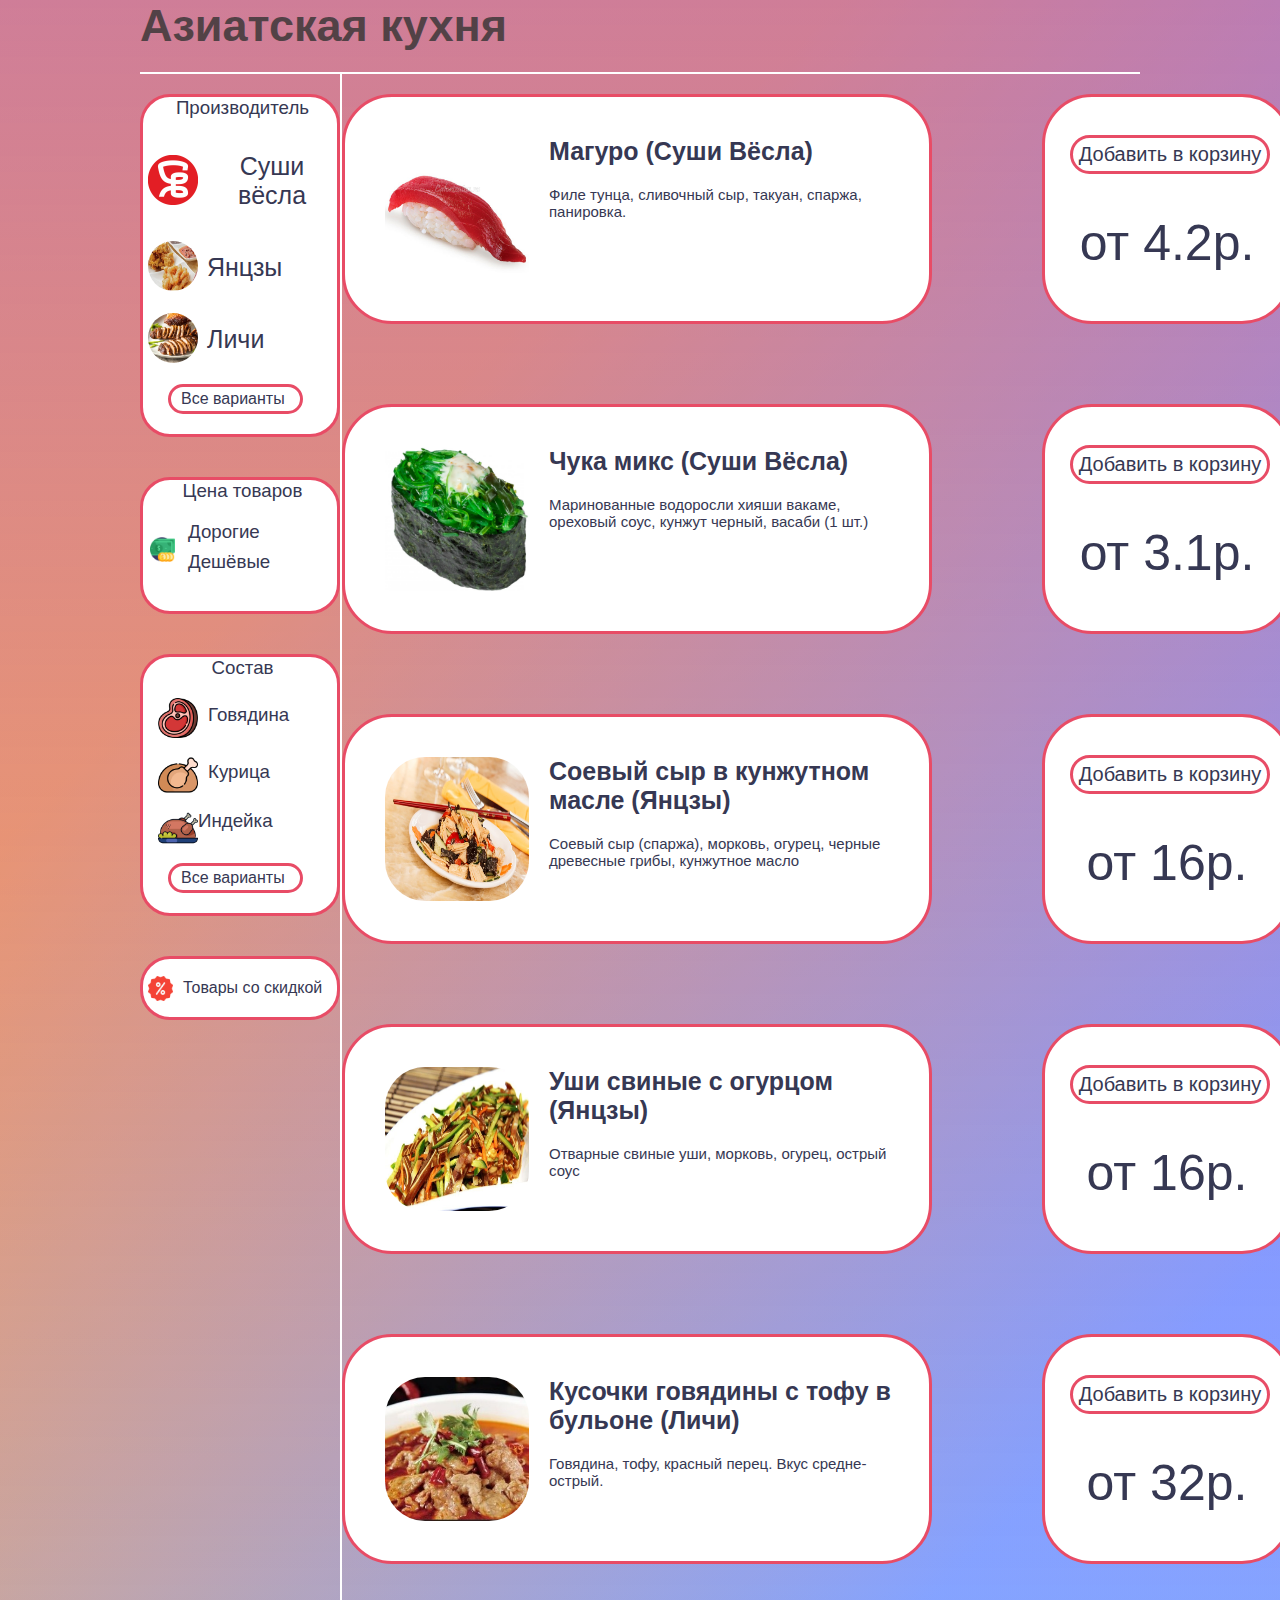
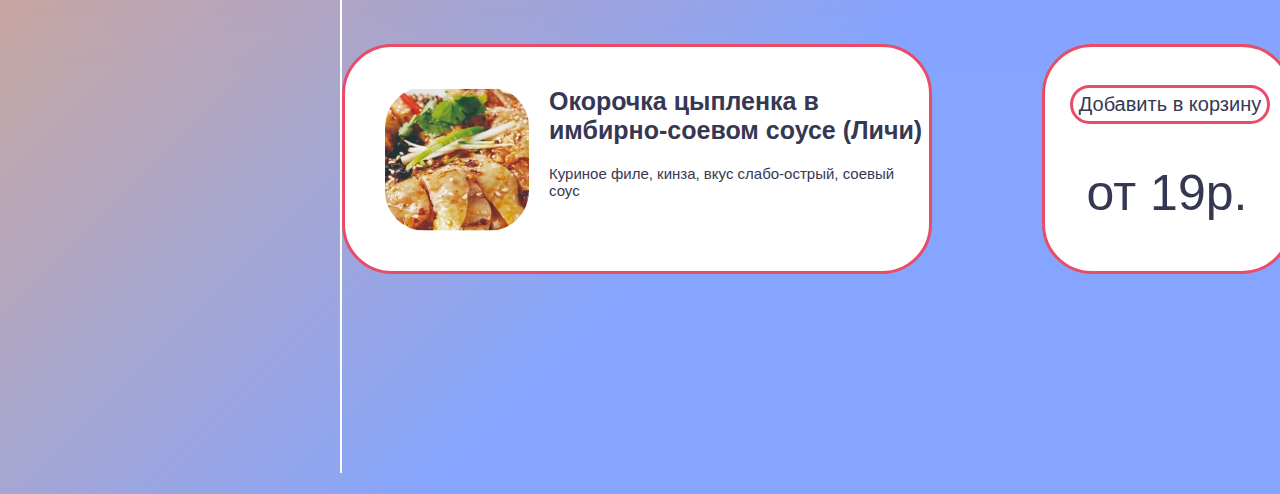
==== commit 4ca300b2: "Merge branch 'Victor' of https://github.com/VictorMakar/Efood-1 into Victor" ====
--- a/asianfood.html
+++ b/asianfood.html
@@ -5,7 +5,7 @@
     <meta http-equiv="X-UA-Compatible" content="IE=edge">
     <meta name="viewport" content="width=device-width, initial-scale=1.0">
     <title>Document</title>
-    <link rel="stylesheet" href="css/category.css">
+    <link rel="stylesheet" href="css/asian-food.css">
     <link rel="preconnect" href="https://fonts.googleapis.com">
 <link rel="preconnect" href="https://fonts.gstatic.com" crossorigin>
 <link href="https://fonts.googleapis.com/css2?family=Outfit:wght@300&display=swap" rel="stylesheet">
@@ -13,7 +13,7 @@
 <body>
     <div class="container">
         <header>
-            <h1>Бургеры</h1>
+            <h1>Азиатская кухня</h1>
         </header>
         <div class="line"></div>
         <main>
@@ -23,16 +23,16 @@
                     <div class="manufacturer">
                         <h3>Производитель</h3>
                         <div class="mcdonalds">
-                            <img src="img/mcdonalds logo.jpg" alt="" width="50px">
-                            <h3 class="h3-mcdonalds">McDonalds</h3>
+                            <img src="img/suchi-vesla-logo.jpg" alt="" width="50px">
+                            <h3 class="h3-mcdonalds">Суши вёсла</h3>
                         </div>
                         <div class="kfc">
-                            <img src="img/kfc logo.jpg" alt="" width="50px">
-                            <h3 class="h3-mcdonalds">KFC</h3>
+                            <img src="img/yanczi.jpg" alt="" width="50px" height="50px">
+                            <h3 class="h3-mcdonalds">Янцзы</h3>
                         </div>
                         <div class="burger-king">
-                            <img src="img/burger-king-logo.svg" alt="" width="30px">
-                            <h3 class="h3-burger-king">Burger King</h3>
+                            <img src="img/lichi.jpg" alt="" width="50px" height="50px">
+                            <h3 class="h3-burger-king">Личи</h3>
                         </div>
                         <div class="all-variants">
                             <p>Все варианты</p>
@@ -45,8 +45,8 @@
                                 <img src="img/money.png" alt="" width="25px">
                             </div>
                             <div class="price2">
-                                <input class="price-ot" type="text" placeholder="От">
-                                <input class="price-do" type="text" placeholder="До">
+                                <h3 class="expensive">Дорогие</h3>
+                                <h3 class="cheap">Дешёвые</h3>
                             </div>
                         </div>
                     </div>
@@ -77,150 +77,128 @@
                 </div>
                 <div class="line2"></div>
                 <div class="catalog">
-                    <div class="first-burger">
-                        <img src="img/cheeseburger.jpg" alt="" width="144px">
-                        <div class="discription">
-                            <h2>Чизбургер (McDonalds)</h2>
-                            <p>Чизбургер - это фирменный приготовленный на огне бифштекс из 100% говядины с ломтиком слегка расплавленного сыра, хрустящим маринованным огурчиком, рубленым луком, горчицей и кетчупом, которые подаются в подрумяненной булочке с кунжутом.</p>
-                        </div>
-                    </div>
-                    <div class="second-burger">
-                        <img src="img/chickenburger.jpg" alt="" width="144px">
-                        <div class="discription">
-                            <h2>Чикенбургер (McDonalds)</h2>
-                            <p>Чикенбургер - это обжаренная 100% куриная котлета, хрустящая панировка, карамелизованная булочка в заправке из свежего салата и соуса.</p>
-                        </div>
-                    </div>
-                    <div class="third-burger">
-                        <img src="img/kfcchickenburger.jpg" alt="" width="144px" height="144px">
-                        <div class="discription">
-                            <h2>Чизбургер (KFC)</h2>
-                            <p>
-                                Пряный горчичный соус, кетчуп, сочные стрипсы в оригинальной панировке, лук, сыр Чеддер, огурцы на пшеничной булочке с кукурузной посыпкой.</p>
-                        </div>
-                    </div>
-                    <div class="fourth-burger">
-                        <img src="img/«Острый Шефбургер Джуниор».jpg" alt="" width="144px" height="144px">
-                        <div class="discription">
-                            <h2>Шефбургер Джуниор (KFC)</h2>
-                            <p>Нежный сливочный соус, два сочных стрипса в оригинальной панировке, салат айcберг и помидоры на пшеничной булочке с черно-белым кунжутом.</p>
-                        </div>
-                    </div>
-                    <div class="fifth-burger">
-                        <img src="img/whopper-mini.jpg" alt="" width="144px" height="144px">
-                        <div class="discription">
-                            <h2>Воппер Джуниор (Burger king)</h2>
-                            <p>В составе у младшего в семействе ВОППЕРОВ® один приготовленный на огне бифштекс из 100% говядины, сочные помидоры, свежий нарезанный салат, густой майонез, хрустящие огурчики и рубленый белый лук в мягкой булочке, посыпанной кунжутом.</p>
-                        </div>
-                    </div>
-                    <div class="six-burger">
-                        <img src="img/cheeseburger-burger-king.jpg" alt="" width="144px" height="144px">
-                        <div class="discription">
-                            <h2>Чизбургер (Burger king)</h2>
-                            <p>Вы не ошибетесь, выбирая Чизбургер: это фирменная приготовленная на огне говядина с ломтиком слегка расплавленного сыра, хрустящий огурчик, желтой горчицей, свежим луком и кетчупом, которые подаются в подрумяненной булочке с кунжутной посыпкой.</p>
-                        </div>
-                    </div>
+
+
+
+
+
+                    <div class="McDonalds-Cheeseburger">
+                        <div class="cheeseburger burger-font-style">
+                        <img src="img/sushi-maguro.jpg" alt="" width="144px" height="144px">
+                        <div class="discription">
+                            <h2>Магуро (Суши Вёсла)</h2>
+                            <p>Филе тунца, сливочный сыр, такуан, спаржа, панировка.</p>
+                        </div>
+                        </div>
+                        <div class="McDonalds-Cheeseburger-price">
+                            <div class="add-to-cart-MCcheeseburger">
+                                <h2>Добавить в корзину</h2>
+                            </div>
+                            <div class="burger-price">
+                                <p>от 4.2р.</p>
+                            </div>
+                        </div>
+                    </div>  
+
+
+                    <div class="McDonalds-Chickenburger">
+                        <div class="chickenburger burger-font-style">
+                        <img src="img/chuka-mix.png" alt=""  width="144px" height="144px">
+                        <div class="discription">
+                            <h2>Чука микс (Суши Вёсла)</h2>
+                            <p>Маринованные водоросли хияши вакаме, ореховый соус, кунжут черный, васаби (1 шт.)</p>
+                        </div>
+                        </div>
+                        <div class="McDonalds-Chickenburger-price">
+                            <div class="add-to-cart-MCchickenburger">
+                                <h2>Добавить в корзину</h2>
+                            </div>
+                            <div class="burger-price">
+                                <p>от 3.1р.</p>
+                            </div>
+                        </div>
+                    </div>
+
+
+                    <div class="McDonalds-hamburger">
+                        <div class="hamburger burger-font-style">
+                        <img src="img/soevi-sir.jpg" alt=""  width="144px" height="144px">
+                        <div class="discription">
+                            <h2>Соевый сыр в кунжутном масле (Янцзы)</h2>
+                            <p>Соевый сыр (спаржа), морковь, огурец, черные древесные грибы, кунжутное масло</p>
+                        </div>
+                        </div>
+                        <div class="McDonalds-hamburger-price">
+                            <div class="add-to-cart-MCchickenburger">
+                                <h2>Добавить в корзину</h2>
+                            </div>
+                            <div class="burger-price">
+                                <p>от 16р.</p>
+                            </div>
+                        </div>
+                    </div>
+
+
+                    <div class="McDonalds-bigmac">
+                        <div class="bigmac burger-font-style">
+                        <img src="img/salad-with-pigears.jpg.crdownload" alt=""  width="144px" height="144px">
+                        <div class="discription">
+                            <h2>Уши свиные с огурцом (Янцзы)</h2>
+                            <p>Отварные свиные уши, морковь, огурец, острый соус</p>
+                        </div>
+                        </div>
+                        <div class="McDonalds-bigmac-price">
+                            <div class="add-to-cart-MCchickenburger">
+                                <h2>Добавить в корзину</h2>
+                            </div>
+                            <div class="burger-price">
+                                <p>от 16р.</p>
+                            </div>
+                        </div>
+                    </div>
+
+
                     
+                    <div class="McDonalds-double-cheeseburger">
+                        <div class="double-cheeseburger burger-font-style">
+                        <img src="img/Pieces of beef with tofu in broth.jpg" alt=""  width="144px" height="144px">
+                        <div class="discription">
+                            <h2>Кусочки говядины с тофу в бульоне (Личи)</h2>
+                            <p>Говядина, тофу, красный перец. Вкус средне-острый.</p>
+                        </div>
+                        </div>
+                        <div class="McDonalds-double-cheeseburger-price">
+                            <div class="add-to-cart-MCchickenburger">
+                                <h2>Добавить в корзину</h2>
+                            </div>
+                            <div class="burger-price">
+                                <p>от 32р.</p>
+                            </div>
+                        </div>
+                    </div>
+
+                       
+
+
+                    <div class="McDonalds-filet-o-fish">
+                        <div class="filet-o-fish burger-font-style">
+                        <img src="img/Chicken thigh in ginger and soy sauce.jpg" alt=""  width="144px" height="144px">
+                        <div class="discription">
+                            <h2>Окорочка цыпленка в имбирно-соевом соусе (Личи)</h2>
+                            <p>Куриное филе, кинза, вкус слабо-острый, соевый соус</p>
+                        </div>
+                        </div>
+                        <div class="McDonalds-filet-o-fish-price">
+                            <div class="add-to-cart-MCchickenburger">
+                                <h2>Добавить в корзину</h2>
+                            </div>
+                            <div class="burger-price">
+                                <p>от 19р.</p>
+                            </div>
+                        </div>
+                    </div>
                 </div>
-                <div class="prices">
-                    <div class="first-price">
-                        <div class="add-to-cart" onmousedown="return false" onselectstart="return false">
-                            <h2>Добавить в корзину</h2>
-                        </div>
-                        <div class="burger-price">
-                            <p>от 2р.</p>
-                        </div>
-                            <!-- <p>При покупке 2 Чизбургеров - бесплатная картошка фри</p> -->
-                    </div>
-                    <div class="second-price">
-                        <div class="add-to-cart" onmousedown="return false" onselectstart="return false">
-                            <h2>Добавить в корзину</h2>
-                        </div>
-                        <div class="burger-price">
-                            <p>от 2.5р.</p>
-                        </div>
-                            <!-- <p>При покупке Чикенбургера и колы 0.4 - бесплатный пирожок</p> -->
-                    </div>
-                    <div class="third-price">
-                        <div class="add-to-cart" onmousedown="return false" onselectstart="return false">
-                            <h2>Добавить в корзину</h2>
-                        </div>
-                        <div class="burger-price">
-                            <p>от 2.99р.</p>
-                        </div>
-                            <!-- <p>При покупке бургера из говядины - бесплатная кола 0.4</p> -->
-                    </div>
-                    <div class="fourth-price">
-                        <div class="add-to-cart" onmousedown="return false" onselectstart="return false">
-                            <h2>Добавить в корзину</h2>
-                        </div>
-                        <div class="burger-price">
-                            <p>от 3.90р.</p>
-                        </div>
-                            <!-- <p>При покупке 2-ух Шефбургеров Джуниор - 2 стрипса бесплатно</p> -->
-                    </div>
-                    <div class="fourth-price">
-                        <div class="add-to-cart" onmousedown="return false" onselectstart="return false">
-                            <h2>Добавить в корзину</h2>
-                        </div>
-                        <div class="burger-price">
-                            <p>от 3.90р.</p>
-                        </div>
-                            <!-- <p>При покупке Воппер Джуниора - маленькая картошка бесплатно
-                            </p> -->
-                    </div>
-                    <div class="fourth-price">
-                        <div class="add-to-cart" onmousedown="return false" onselectstart="return false">
-                            <h2>Добавить в корзину</h2>
-                        </div>
-                        <div class="burger-price">
-                            <p>от 2.40р.</p>
-                        </div>
-                            <!-- <p>При покупке Чизбургера - кола 0.4 бесплатно</p> -->
-                    </div>
-                    
-                </div>
-            </div>
-            </div>
-        </main>
-    </div>
-    <div class="modal none"> 
-        <div class="container-modal"> 
-            <div class="header_menu">  
-                <span><img src="img/ArrowLeft.png" alt=""></span>  
-                </div>
-                <div class="line3"></div>
-                <div class="flex-wrapper2">
-                    <div class="cheeseburger-image">
-                        <img src="img/cheeseburger.jpg" alt="" width="270px">
-                    </div>
-                    <div class="composition2">
-                    <h1 class="composition2-h1">Чизбургер</h1>
-                    <div class="discription2">
-                    <div class="kDh">
-                        <h3>кДж</h3>
-                        <ul>
-                            <li>в порции: 1273</li>
-                            <li>%RI: 15</li>
-                        </ul>
-                    </div>
-                    <div class="calories">
-                        <h3>Калории</h3>
-                        <ul>
-                            <li>в порции, ккал: 304</li>
-                            <li>%RI: 15</li>
-                        </ul>
-                    </div>   
-                    </div>
-                    <div class="composition3">
-                        <h1 class="composition3-h1">Состав</h1>
-                        <p>Рубленный бифштекс из натуральной цельной говядины, с кусочком сыра чеддер на карамелизованной булочке, заправленной горчицей, кетчупом, луком и кусочком маринованного огурчика</p>
-                    </div>
-                    </div>
-                </div>
-                <div class="add-to-cart2">
-                    <h1>Добавить в корзину</h1>
-                </div>
+               
         </div> 
     </div>
    
--- a/css/asian-food.css
+++ b/css/asian-food.css
@@ -0,0 +1,2539 @@
+*{
+    padding: 0;
+    margin: 0;
+    box-sizing: border-box;
+}
+
+
+.button-color{
+    background-color: #e79b83;;
+    border: 3px solid #e84c66;
+}
+
+header h1{
+    color: #363853;
+    opacity: 0.8;
+}
+
+.filter div h3, p{
+    color: #363853;
+}
+
+.catalog div p{
+    color: #363853;
+}
+
+.kfc img{
+    border-radius: 50px
+}
+
+
+
+.prices div p{
+    color: #363853;
+}
+
+
+.prices > div{
+    margin-bottom: 40px;
+    height: 230px;
+}
+
+img{
+    max-width: 100%;
+}
+
+
+body {
+	background: 
+		linear-gradient(rgba(135, 60, 255, 0.4), rgba(135, 60, 255, 0.0) 80%),
+		linear-gradient(-45deg, rgba(120, 155, 255, 0.9) 25%, rgba(255, 160, 65, 0.9) 75%);
+}
+    
+
+
+
+
+.container{
+    max-width: 1231px;
+    margin: auto;
+}
+
+.mcdonalds{
+    cursor: pointer;
+}
+
+.h3-mcdonalds{
+    font-size: 25px;
+    margin-top: 18px;
+    margin-left: 9px;
+}
+
+.burger-king img{
+    border-radius: 50px;
+}
+
+.h3-burger-king{
+    font-size: 25px;
+    margin-top: 18px;
+    margin-left: 9px;
+}
+
+.dollar-img{
+    margin-right: 20px;
+}
+
+header{
+    margin-bottom: 20px;
+}
+
+.filter  div  p{
+    font-family: 'Rubik', sans-serif;
+}
+
+.line{
+    border: 1px solid #fff;
+    margin-bottom: 20px;
+}
+
+.line3{
+    border: 1px solid #fff;
+    margin-top: 50px;
+}
+
+.line2{
+    border: 1px solid #fff;
+    height: 2000px;
+    position: relative;
+    bottom: 21px;
+}
+
+header h1{
+    color: #333;
+    font-size: 45px;
+    font-family: 'Rubik', sans-serif;
+}
+
+.manufacturer{
+    text-align: center;
+    background-color: #fff;
+    border-radius: 30px;
+    padding-bottom: 10px;
+    border: 3px solid #e84c66;
+    padding-left: 5px;
+    transition: 1s;
+}
+
+.manufacturer:hover{
+    transform: scale(1.1);
+}
+
+.manufacturer button{
+    border: 3px solid #e84c66;
+    border-radius: 50%;
+    width: 20px;
+    height: 20px;
+}
+
+.manufacturer > div{
+    display: flex;
+    align-items: center;
+    margin-bottom: 10px;
+    cursor: pointer;
+}
+
+.manufacturer > div > button{
+    margin-right: 10px;
+}
+
+.manufacturer h3{
+    margin-bottom: 15px;
+    font-family: 'Rubik', sans-serif;
+    font-weight: lighter;
+}
+
+.all-variants{
+    border: 3px solid #e84c66;
+    border-radius: 70px;
+    width: 135px;
+    height: 30px;
+    margin-left: 20px;
+    color: #363853;
+    margin-top: 15px;
+
+}
+
+.all-variants p{
+    margin-left: 10px;
+    font-family: 'Rubik', sans-serif;
+}
+
+.price{
+    width: 200px;
+    margin-top: 40px;
+    font-family: 'Rubik', sans-serif;
+    text-align: center;
+    background-color: #fff;
+    border-radius: 30px;
+    border: 3px solid #e84c66;
+    padding-left: 5px;
+    transition: 1s;
+    
+}
+
+.price:hover{
+    transform: scale(1.1);
+}
+
+.price h3{
+    font-weight: lighter;
+}
+
+
+.expensive{
+   
+    border-radius: 70px;
+    width: 70px;
+    height: 30px;
+}
+
+.expensive h3{
+    margin-top: 4px;
+    margin-left: 5px;
+    font-family: 'Rubik', sans-serif;
+}
+
+
+
+.cheap h3{
+    margin-top: 4px;
+    margin-left: 5px;
+    font-family: 'Rubik', sans-serif;
+}
+
+.cheap{
+   
+    border-radius: 70px;
+    width: 70px;
+    height: 30px;
+    
+}
+
+.price2{
+    
+    margin-top: 10px;
+    padding-bottom: 10px;
+    margin-left: 40px;
+    position: relative;
+    bottom: 20px
+}
+
+.money{
+    position: relative;
+    top: 35px;
+    right: 80px;
+}
+
+.beef h3{
+    margin-left: 10px;
+    margin-top: 10px;
+}
+
+.chicken h3{
+    margin-left: 10px;
+    margin-top: 10px;
+}
+
+.fish h3{
+    margin-left: 10px;
+    margin-top: 10px;
+}
+
+.composition{
+    margin-top: 40px;
+    text-align: center;
+    background-color: #fff;
+    border-radius: 30px;
+    padding-bottom: 10px;
+    border: 3px solid #e84c66;
+    padding-left: 5px;
+    transition: 1s;
+}
+
+.composition:hover{
+    transform: scale(1.1);
+}
+
+.composition h3{
+    margin-bottom: 15px;
+    font-family: 'Rubik', sans-serif;
+    font-weight: lighter;
+}
+
+.composition > div{
+    display: flex;
+    align-items: center;
+    margin-bottom: 10px;
+    cursor: pointer;
+}
+
+.composition button{
+    border: 3px solid #e84c66;
+    border-radius: 50%;
+    width: 20px;
+    height: 20px;
+    margin-right: 10px;
+}
+
+.composition img{
+    margin-left: 10px;
+}
+
+.flex-wrapper{
+    display: flex;
+    justify-content: space-between;
+}
+
+.discount button{
+    border: 3px solid #e84c66;
+    border-radius: 50%;
+    width: 20px;
+    height: 20px;
+}
+
+.discount-flex{
+    display: flex;
+    align-items: center;
+}
+
+.discount h4{
+    margin-right: 20px;
+    font-family: 'Rubik', sans-serif;
+    margin: 10px 0px 10px 0px;
+    margin-left: 10px;
+    font-weight: lighter;
+    color: #363853;
+}
+
+.discount{
+    display: flex;
+    justify-content: space-between;
+    margin-top: 40px;
+    text-align: center;
+    background-color: #fff;
+    border-radius: 30px;
+    padding: 10px 0px 10px 0px;
+    border: 3px solid #e84c66;
+    padding-left: 5px;
+    transition: 1s;
+}
+
+.discount:hover{
+    transform: scale(1.1);
+}
+
+.discription{
+    width: 400px;
+}
+
+.catalog div{
+    margin-bottom: 40px;
+}
+
+.catalog div > div{
+    transition: 1s;
+}
+
+.catalog div > div:hover{
+    transform: scale(1.1);
+}
+
+.burger-font-style h2{
+    font-size: 25px;
+    font-family: 'Rubik', sans-serif;
+    color: #363853;
+    margin-left: 20px; 
+}
+
+.burger-font-style p{
+    font-size: 15px;
+    font-family: 'Rubik', sans-serif;
+    width: 350px;
+    margin: 20px 0px 0px 20px;
+}
+
+.cheeseburger{
+    display: flex;
+    background-color: #fff;
+    border: 3px solid #e84c66;
+    border-radius: 50px;
+    padding: 40px 0px 30px 40px;
+   
+}
+
+.cheeseburger:hover{
+    transform: scale(1.1);
+}
+
+.McDonalds-Cheeseburger{
+    display: flex;
+    width: 950px;
+    height: 270px;
+    justify-content: space-between;
+}
+
+.chickenburger{
+    display: flex;
+    background-color: #fff;
+    border: 3px solid #e84c66;
+    padding: 40px 0px 30px 40px;
+    border-radius: 50px;
+    height: 230px;
+}
+
+.McDonalds-Chickenburger{
+    display: flex;
+    width: 950px;
+    justify-content: space-between;
+}
+
+.hamburger{
+    display: flex;
+    background-color: #fff;
+    border: 3px solid #e84c66;
+    padding: 40px 0px 30px 40px;
+    border-radius: 50px;
+    height: 230px;
+}
+
+.hamburger img{
+    border-radius: 40px;
+}
+
+.McDonalds-hamburger{
+    display: flex;
+    width: 950px;
+    justify-content: space-between;
+}
+
+.bigmac{
+    display: flex;
+    background-color: #fff;
+    border: 3px solid #e84c66;
+    padding: 40px 0px 30px 40px;
+    border-radius: 50px;
+    height: 230px;
+}
+
+.bigmac img{
+    border-radius: 40px;
+}
+
+.McDonalds-bigmac{
+    display: flex;
+    width: 950px;
+    justify-content: space-between;
+}
+
+.double-cheeseburger{
+    display: flex;
+    background-color: #fff;
+    border: 3px solid #e84c66;
+    padding: 40px 0px 30px 40px;
+    border-radius: 50px;
+    height: 230px;
+}
+
+.double-cheeseburger img{
+    border-radius: 40px;
+}
+
+.McDonalds-double-cheeseburger{
+    display: flex;
+    width: 950px;
+    justify-content: space-between;
+}
+
+.filet-o-fish{
+    display: flex;
+    background-color: #fff;
+    border: 3px solid #e84c66;
+    padding: 40px 0px 30px 40px;
+    border-radius: 50px;
+    height: 230px;
+}
+
+.filet-o-fish img{
+    border-radius: 40px;
+}
+
+.McDonalds-filet-o-fish{
+    display: flex;
+    width: 950px;
+    justify-content: space-between;
+}
+
+.big-tasty{
+    display: flex;
+    background-color: #fff;
+    border: 3px solid #e84c66;
+    padding: 40px 0px 30px 40px;
+    border-radius: 50px;
+    height: 230px;
+}
+
+.McDonalds-big-tasty{
+    display: flex;
+    width: 950px;
+    justify-content: space-between;
+}
+
+.royal{
+    display: flex;
+    background-color: #fff;
+    border: 3px solid #e84c66;
+    padding: 40px 0px 30px 40px;
+    border-radius: 50px;
+    height: 230px;
+}
+
+.McDonalds-royal{
+    display: flex;
+    width: 950px;
+    justify-content: space-between;
+}
+
+.MacChicken{
+    display: flex;
+    background-color: #fff;
+    border: 3px solid #e84c66;
+    padding: 40px 0px 30px 40px;
+    border-radius: 50px;
+    height: 230px;
+}
+
+.McDonalds-MacChicken{
+    display: flex;
+    width: 950px;
+    justify-content: space-between;
+}
+
+.macchicken-premier{
+    display: flex;
+    background-color: #fff;
+    border: 3px solid #e84c66;
+    padding: 40px 0px 30px 40px;
+    border-radius: 50px;
+    height: 230px;
+}
+
+.McDonalds-macchicken-premier{
+    display: flex;
+    width: 950px;
+    justify-content: space-between;
+}
+
+.tripple-cheeseburger{
+    display: flex;
+    background-color: #fff;
+    border: 3px solid #e84c66;
+    padding: 40px 0px 30px 40px;
+    border-radius: 50px;
+    height: 230px;
+}
+
+.McDonalds-tripple-cheeseburger{
+    display: flex;
+    width: 950px;
+    justify-content: space-between;
+}
+
+.double-filet-o-fish{
+    display: flex;
+    background-color: #fff;
+    border: 3px solid #e84c66;
+    padding: 40px 0px 30px 40px;
+    border-radius: 50px;
+    height: 230px;
+}
+
+.McDonalds-double-filet-o-fish-cheeseburger{
+    display: flex;
+    width: 950px;
+    justify-content: space-between;
+}
+
+.McDonalds-Big-tasty-Three-cheese{
+    display: flex;
+    width: 950px;
+    justify-content: space-between;
+}
+
+.Big-tasty-Three-cheese{
+    display: flex;
+    background-color: #fff;
+    border: 3px solid #e84c66;
+    padding: 40px 0px 30px 40px;
+    border-radius: 50px;
+    height: 230px;
+}
+
+
+
+
+
+/* KFC */
+
+
+
+
+.KFCcheeseburger{
+    display: flex;
+    width: 950px;
+    justify-content: space-between;
+}
+
+.cheeseburger{
+    display: flex;
+    background-color: #fff;
+    border: 3px solid #e84c66;
+    padding: 40px 0px 30px 40px;
+    border-radius: 50px;
+    height: 230px;
+}
+
+.KFCshefburger-junior{
+    display: flex;
+    width: 950px;
+    justify-content: space-between;
+}
+
+.shefburger-junior{
+    display: flex;
+    background-color: #fff;
+    border: 3px solid #e84c66;
+    padding: 40px 0px 30px 40px;
+    border-radius: 50px;
+    height: 230px;
+}
+
+.KFCshefburger-junior-ostryy{
+    display: flex;
+    width: 950px;
+    justify-content: space-between;
+}
+
+.shefburger-junior-ostryy{
+    display: flex;
+    background-color: #fff;
+    border: 3px solid #e84c66;
+    padding: 40px 0px 30px 40px;
+    border-radius: 50px;
+    height: 230px;
+}
+
+.KFCcheeseburger-de-luxe{
+    display: flex;
+    width: 950px;
+    justify-content: space-between;
+}
+
+.cheeseburger-de-luxe{
+    display: flex;
+    background-color: #fff;
+    border: 3px solid #e84c66;
+    padding: 40px 0px 30px 40px;
+    border-radius: 50px;
+    height: 230px;
+}
+
+.KFCshef-Tauer-Original{
+    display: flex;
+    width: 950px;
+    justify-content: space-between;
+}
+
+.shef-Tauer-Original{
+    display: flex;
+    background-color: #fff;
+    border: 3px solid #e84c66;
+    padding: 40px 0px 30px 40px;
+    border-radius: 50px;
+    height: 230px;
+}
+
+.KFCshef-Tauer-Ostriy{
+    display: flex;
+    width: 950px;
+    justify-content: space-between;
+}
+
+.shef-Tauer-Ostriy{
+    display: flex;
+    background-color: #fff;
+    border: 3px solid #e84c66;
+    padding: 40px 0px 30px 40px;
+    border-radius: 50px;
+    height: 230px;
+}
+
+.KFCshefburger{
+    display: flex;
+    width: 950px;
+    justify-content: space-between;
+}
+
+.shefburger{
+    display: flex;
+    background-color: #fff;
+    border: 3px solid #e84c66;
+    padding: 40px 0px 30px 40px;
+    border-radius: 50px;
+    height: 230px;
+}
+
+.KFCshefburger-ostriy{
+    display: flex;
+    width: 950px;
+    justify-content: space-between;
+}
+
+.shefburger-ostriy{
+    display: flex;
+    background-color: #fff;
+    border: 3px solid #e84c66;
+    padding: 40px 0px 30px 40px;
+    border-radius: 50px;
+    height: 230px;
+}
+
+.KFCshefburger-de-lyuks-ostryy{
+    display: flex;
+    width: 950px;
+    justify-content: space-between;
+}
+
+.shefburger-de-lyuks-ostryy{
+    display: flex;
+    background-color: #fff;
+    border: 3px solid #e84c66;
+    padding: 40px 0px 30px 40px;
+    border-radius: 50px;
+    height: 230px;
+}
+
+.KFCshefburger-de-lyuks-original{
+    display: flex;
+    width: 950px;
+    justify-content: space-between;
+}
+
+.shefburger-de-lyuks-original{
+    display: flex;
+    background-color: #fff;
+    border: 3px solid #e84c66;
+    padding: 40px 0px 30px 40px;
+    border-radius: 50px;
+    height: 230px;
+}
+
+.KFCdouble-shefburger-original{
+    display: flex;
+    width: 950px;
+    justify-content: space-between;
+}
+
+.double-shefburger-original{
+    display: flex;
+    background-color: #fff;
+    border: 3px solid #e84c66;
+    padding: 40px 0px 30px 40px;
+    border-radius: 50px;
+    height: 230px;
+}
+
+.KFCdouble-shefburger-osctriy{
+    display: flex;
+    width: 950px;
+    justify-content: space-between;
+}
+
+.double-shefburger-osctriy{
+    display: flex;
+    background-color: #fff;
+    border: 3px solid #e84c66;
+    padding: 40px 0px 30px 40px;
+    border-radius: 50px;
+    height: 230px;
+}
+
+
+
+
+
+
+
+/* BK */
+
+
+
+.BK-whopper-junior{
+    display: flex;
+    width: 950px;
+    justify-content: space-between;
+}
+
+.whopper-junior{
+    display: flex;
+    background-color: #fff;
+    border: 3px solid #e84c66;
+    padding: 40px 0px 30px 40px;
+    border-radius: 50px;
+    height: 230px;
+}
+
+.BK-cheeseburger{
+    display: flex;
+    width: 950px;
+    justify-content: space-between;
+}
+
+.cheeseburgerBK{
+    display: flex;
+    background-color: #fff;
+    border: 3px solid #e84c66;
+    padding: 40px 0px 30px 40px;
+    border-radius: 50px;
+    height: 230px;
+}
+
+.BK-whooper-junior-with-cheese{
+    display: flex;
+    width: 950px;
+    justify-content: space-between;
+}
+
+.whooper-junior-with-cheese{
+    display: flex;
+    background-color: #fff;
+    border: 3px solid #e84c66;
+    padding: 40px 0px 30px 40px;
+    border-radius: 50px;
+    height: 230px;
+}
+
+.BK-hamburger{
+    display: flex;
+    width: 950px;
+    justify-content: space-between;
+}
+
+.hamburgerBK{
+    display: flex;
+    background-color: #fff;
+    border: 3px solid #e84c66;
+    padding: 40px 0px 30px 40px;
+    border-radius: 50px;
+    height: 230px;
+}
+
+.BK-chedder-rodeo-hamburger{
+    display: flex;
+    width: 950px;
+    justify-content: space-between;
+}
+
+.chedder-rodeo-hamburger{
+    display: flex;
+    background-color: #fff;
+    border: 3px solid #e84c66;
+    padding: 40px 0px 30px 40px;
+    border-radius: 50px;
+    height: 230px;
+}
+
+.BK-shvedckiy-burger{
+    display: flex;
+    width: 950px;
+    justify-content: space-between;
+}
+
+.shvedckiy-burger{
+    display: flex;
+    background-color: #fff;
+    border: 3px solid #e84c66;
+    padding: 40px 0px 30px 40px;
+    border-radius: 50px;
+    height: 230px;
+}
+
+.BK-cheese-jo{
+    display: flex;
+    width: 950px;
+    justify-content: space-between;
+}
+
+.cheese-jo{
+    display: flex;
+    background-color: #fff;
+    border: 3px solid #e84c66;
+    padding: 40px 0px 30px 40px;
+    border-radius: 50px;
+    height: 230px;
+}
+
+.BK-double-cheeseburger{
+    display: flex;
+    width: 950px;
+    justify-content: space-between;
+}
+
+.double-cheeseburger-bk{
+    display: flex;
+    background-color: #fff;
+    border: 3px solid #e84c66;
+    padding: 40px 0px 30px 40px;
+    border-radius: 50px;
+    height: 230px;
+}
+
+.BK-stakehouse{
+    display: flex;
+    width: 950px;
+    justify-content: space-between;
+}
+
+.stakehouse{
+    display: flex;
+    background-color: #fff;
+    border: 3px solid #e84c66;
+    padding: 40px 0px 30px 40px;
+    border-radius: 50px;
+    height: 230px;
+}
+
+.BK-double-whopper-with-cheese{
+    display: flex;
+    width: 950px;
+    justify-content: space-between;
+}
+
+.double-whopper-with-cheese{
+    display: flex;
+    background-color: #fff;
+    border: 3px solid #e84c66;
+    padding: 40px 0px 30px 40px;
+    border-radius: 50px;
+    height: 230px;
+}
+
+.BK-double-whopper{
+    display: flex;
+    width: 950px;
+    justify-content: space-between;
+}
+
+.double-whopper{
+    display: flex;
+    background-color: #fff;
+    border: 3px solid #e84c66;
+    padding: 40px 0px 30px 40px;
+    border-radius: 50px;
+    height: 230px;
+}
+
+.BK-whopper-bbq{
+    display: flex;
+    width: 950px;
+    justify-content: space-between;
+}
+
+.whopper-bbq{
+    display: flex;
+    background-color: #fff;
+    border: 3px solid #e84c66;
+    padding: 40px 0px 30px 40px;
+    border-radius: 50px;
+    height: 230px;
+}
+
+.BK-whopper-with-cheese{
+    display: flex;
+    width: 950px;
+    justify-content: space-between;
+}
+
+.whopper-with-cheese{
+    display: flex;
+    background-color: #fff;
+    border: 3px solid #e84c66;
+    padding: 40px 0px 30px 40px;
+    border-radius: 50px;
+    height: 230px;
+}
+
+.BK-whopper{
+    display: flex;
+    width: 950px;
+    justify-content: space-between;
+}
+
+.whopper{
+    display: flex;
+    background-color: #fff;
+    border: 3px solid #e84c66;
+    padding: 40px 0px 30px 40px;
+    border-radius: 50px;
+    height: 230px;
+}
+
+.BK-big-king{
+    display: flex;
+    width: 950px;
+    justify-content: space-between;
+}
+
+.big-king{
+    display: flex;
+    background-color: #fff;
+    border: 3px solid #e84c66;
+    padding: 40px 0px 30px 40px;
+    border-radius: 50px;
+    height: 230px;
+}
+
+.BK-angus-shef{
+    display: flex;
+    width: 950px;
+    justify-content: space-between;
+}
+
+.angus-shef{
+    display: flex;
+    background-color: #fff;
+    border: 3px solid #e84c66;
+    padding: 40px 0px 30px 40px;
+    border-radius: 50px;
+    height: 230px;
+}
+
+.BK-angus-shef-xl{
+    display: flex;
+    width: 950px;
+    justify-content: space-between;
+}
+
+.angus-shef-xl{
+    display: flex;
+    background-color: #fff;
+    border: 3px solid #e84c66;
+    padding: 40px 0px 30px 40px;
+    border-radius: 50px;
+    height: 230px;
+}
+
+.BK-angus-teriyaki-grill{
+    display: flex;
+    width: 950px;
+    justify-content: space-between;
+}
+
+.angus-teriyaki-grill{
+    display: flex;
+    background-color: #fff;
+    border: 3px solid #e84c66;
+    padding: 40px 0px 30px 40px;
+    border-radius: 50px;
+    height: 230px;
+}
+
+.BK-angus-teriyaki-grill-xl{
+    display: flex;
+    width: 950px;
+    justify-content: space-between;
+}
+
+.angus-teriyaki-grill-xl{
+    display: flex;
+    background-color: #fff;
+    border: 3px solid #e84c66;
+    padding: 40px 0px 30px 40px;
+    border-radius: 50px;
+    height: 230px;
+}
+
+.BK-mozarella-king{
+    display: flex;
+    width: 950px;
+    justify-content: space-between;
+}
+
+.mozarella-king{
+    display: flex;
+    background-color: #fff;
+    border: 3px solid #e84c66;
+    padding: 40px 0px 30px 40px;
+    border-radius: 50px;
+    height: 230px;
+}
+
+.BK-mozarella-king-xl{
+    display: flex;
+    width: 950px;
+    justify-content: space-between;
+}
+
+.mozarella-king-xl{
+    display: flex;
+    background-color: #fff;
+    border: 3px solid #e84c66;
+    padding: 40px 0px 30px 40px;
+    border-radius: 50px;
+    height: 230px;
+}
+
+.BK-chicken-burger{
+    display: flex;
+    width: 950px;
+    justify-content: space-between;
+}
+
+.chicken-burger-bk{
+    display: flex;
+    background-color: #fff;
+    border: 3px solid #e84c66;
+    padding: 40px 0px 30px 40px;
+    border-radius: 50px;
+    height: 230px;
+}
+
+.BK-grill-chicken-bbq{
+    display: flex;
+    width: 950px;
+    justify-content: space-between;
+}
+
+.grill-chicken-bbq{
+    display: flex;
+    background-color: #fff;
+    border: 3px solid #e84c66;
+    padding: 40px 0px 30px 40px;
+    border-radius: 50px;
+    height: 230px;
+}
+
+.BK-cezar-king{
+    display: flex;
+    width: 950px;
+    justify-content: space-between;
+}
+
+.cezar-king{
+    display: flex;
+    background-color: #fff;
+    border: 3px solid #e84c66;
+    padding: 40px 0px 30px 40px;
+    border-radius: 50px;
+    height: 230px;
+}
+
+.BK-chedder-rodeo-chicken{
+    display: flex;
+    width: 950px;
+    justify-content: space-between;
+}
+
+.chedder-rodeo-chicken{
+    display: flex;
+    background-color: #fff;
+    border: 3px solid #e84c66;
+    padding: 40px 0px 30px 40px;
+    border-radius: 50px;
+    height: 230px;
+}
+
+.BK-chicken-king{
+    display: flex;
+    width: 950px;
+    justify-content: space-between;
+}
+
+.chicken-king{
+    display: flex;
+    background-color: #fff;
+    border: 3px solid #e84c66;
+    padding: 40px 0px 30px 40px;
+    border-radius: 50px;
+    height: 230px;
+}
+
+.BK-mozarella-chicken{
+    display: flex;
+    width: 950px;
+    justify-content: space-between;
+}
+
+.mozarella-chicken{
+    display: flex;
+    background-color: #fff;
+    border: 3px solid #e84c66;
+    padding: 40px 0px 30px 40px;
+    border-radius: 50px;
+    height: 230px;
+}
+
+
+
+
+
+
+
+
+
+
+
+
+
+
+
+
+
+
+
+
+
+
+
+
+
+
+
+
+
+
+
+
+
+
+
+
+
+
+
+
+
+
+
+
+
+
+
+
+.McDonalds-Cheeseburger-price{
+    width: 250px;
+    font-family: 'Rubik', sans-serif;
+    border-radius: 30px;
+    background-color: #fff;
+    border: 3px solid #e84c66;
+    border-radius: 50px;
+    padding-top: 37.5px;
+}
+
+.McDonalds-Cheeseburger-price p{
+    text-align: center;
+    font-size: 50px;
+}
+
+.McDonalds-Chickenburger-price{
+    width: 250px;
+    font-family: 'Rubik', sans-serif;
+    border-radius: 30px;
+    background-color: #fff;
+    border: 3px solid #e84c66;
+    border-radius: 50px;
+    padding-top: 37.5px;
+}
+
+.McDonalds-Chickenburger-price p{
+    text-align: center;
+    font-size: 50px;
+}
+
+.McDonalds-hamburger-price{
+    width: 250px;
+    font-family: 'Rubik', sans-serif;
+    border-radius: 30px;
+    background-color: #fff;
+    border: 3px solid #e84c66;
+    border-radius: 50px;
+    padding-top: 37.5px;
+}
+
+.McDonalds-hamburger-price p{
+    text-align: center;
+    font-size: 50px;
+}
+
+.McDonalds-bigmac-price{
+    width: 250px;
+    font-family: 'Rubik', sans-serif;
+    border-radius: 30px;
+    background-color: #fff;
+    border: 3px solid #e84c66;
+    border-radius: 50px;
+    padding-top: 37.5px;
+}
+
+.McDonalds-bigmac-price p{
+    text-align: center;
+    font-size: 50px;
+}
+
+.McDonalds-double-cheeseburger-price{
+    width: 250px;
+    font-family: 'Rubik', sans-serif;
+    border-radius: 30px;
+    background-color: #fff;
+    border: 3px solid #e84c66;
+    border-radius: 50px;
+    padding-top: 37.5px;
+}
+
+.McDonalds-double-cheeseburger-price p{
+    text-align: center;
+    font-size: 50px;
+}
+
+.McDonalds-filet-o-fish-price{
+    width: 250px;
+    font-family: 'Rubik', sans-serif;
+    border-radius: 30px;
+    background-color: #fff;
+    border: 3px solid #e84c66;
+    border-radius: 50px;
+    padding-top: 37.5px;
+}
+
+.McDonalds-filet-o-fish-price p{
+    text-align: center;
+    font-size: 50px;
+}
+
+.McDonalds-big-tasty-price{
+    width: 250px;
+    font-family: 'Rubik', sans-serif;
+    border-radius: 30px;
+    background-color: #fff;
+    border: 3px solid #e84c66;
+    border-radius: 50px;
+    padding-top: 37.5px;
+}
+
+.McDonalds-big-tasty-price p{
+    text-align: center;
+    font-size: 50px;
+}
+
+.McDonalds-royal-price{
+    width: 250px;
+    font-family: 'Rubik', sans-serif;
+    border-radius: 30px;
+    background-color: #fff;
+    border: 3px solid #e84c66;
+    border-radius: 50px;
+    padding-top: 37.5px;
+}
+
+.McDonalds-royal-price p{
+    text-align: center;
+    font-size: 50px;
+}
+
+.McDonalds-MacChicken-price{
+    width: 250px;
+    font-family: 'Rubik', sans-serif;
+    border-radius: 30px;
+    background-color: #fff;
+    border: 3px solid #e84c66;
+    border-radius: 50px;
+    padding-top: 37.5px;
+}
+
+.McDonalds-MacChicken-price p{
+    text-align: center;
+    font-size: 50px;
+}
+
+.McDonalds-macchicken-premier-price{
+    width: 250px;
+    font-family: 'Rubik', sans-serif;
+    border-radius: 30px;
+    background-color: #fff;
+    border: 3px solid #e84c66;
+    border-radius: 50px;
+    padding-top: 37.5px;
+}
+
+
+.McDonalds-macchicken-premier-price p{
+    text-align: center;
+    font-size: 50px;
+}
+
+.McDonalds-tripple-cheeseburger-price{
+    width: 250px;
+    font-family: 'Rubik', sans-serif;
+    border-radius: 30px;
+    background-color: #fff;
+    border: 3px solid #e84c66;
+    border-radius: 50px;
+    padding-top: 37.5px;
+}
+
+.McDonalds-tripple-cheeseburger-price p{
+    text-align: center;
+    font-size: 50px;
+}
+
+.McDonalds-double-filet-o-fish-price{
+    width: 250px;
+    font-family: 'Rubik', sans-serif;
+    border-radius: 30px;
+    background-color: #fff;
+    border: 3px solid #e84c66;
+    border-radius: 50px;
+    padding-top: 37.5px;
+}
+
+.McDonalds-double-filet-o-fish-price p{
+    text-align: center;
+    font-size: 50px;
+}
+
+.McDonalds-Big-tasty-Three-cheese-price{
+    width: 250px;
+    font-family: 'Rubik', sans-serif;
+    border-radius: 30px;
+    background-color: #fff;
+    border: 3px solid #e84c66;
+    border-radius: 50px;
+    padding-top: 37.5px;
+}
+
+.McDonalds-Big-tasty-Three-cheese-price p{
+    text-align: center;
+    font-size: 50px;
+}
+
+
+
+
+
+
+
+/* KFC */
+
+.KFCcheeseburger-price{
+    width: 250px;
+    font-family: 'Rubik', sans-serif;
+    border-radius: 30px;
+    background-color: #fff;
+    border: 3px solid #e84c66;
+    border-radius: 50px;
+    padding-top: 37.5px;
+}
+
+.KFCcheeseburger-price p{
+    text-align: center;
+    font-size: 50px;
+}
+
+.KFCshefburger-junior-price{
+    width: 250px;
+    font-family: 'Rubik', sans-serif;
+    border-radius: 30px;
+    background-color: #fff;
+    border: 3px solid #e84c66;
+    border-radius: 50px;
+    padding-top: 37.5px;
+}
+
+.KFCshefburger-junior-price p{
+    text-align: center;
+    font-size: 50px;
+}
+
+.KFCshefburger-junior-ostryy-price{
+    width: 250px;
+    font-family: 'Rubik', sans-serif;
+    border-radius: 30px;
+    background-color: #fff;
+    border: 3px solid #e84c66;
+    border-radius: 50px;
+    padding-top: 37.5px;
+}
+
+.KFCshefburger-junior-ostryy-price p{
+    text-align: center;
+    font-size: 50px;
+}
+
+.KFCcheeseburger-de-luxe-price{
+    width: 250px;
+    font-family: 'Rubik', sans-serif;
+    border-radius: 30px;
+    background-color: #fff;
+    border: 3px solid #e84c66;
+    border-radius: 50px;
+    padding-top: 37.5px;
+}
+
+.KFCcheeseburger-de-luxe-price p{
+    text-align: center;
+    font-size: 50px;
+}
+
+.KFCshef-Tauer-Original-price{
+    width: 250px;
+    font-family: 'Rubik', sans-serif;
+    border-radius: 30px;
+    background-color: #fff;
+    border: 3px solid #e84c66;
+    border-radius: 50px;
+    padding-top: 37.5px;
+}
+
+.KFCshef-Tauer-Original-price p{
+    text-align: center;
+    font-size: 50px;
+}
+
+.KFCshef-Tauer-Ostriy-price{
+    width: 250px;
+    font-family: 'Rubik', sans-serif;
+    border-radius: 30px;
+    background-color: #fff;
+    border: 3px solid #e84c66;
+    border-radius: 50px;
+    padding-top: 37.5px;
+}
+
+.KFCshef-Tauer-Ostriy-price p{
+    text-align: center;
+    font-size: 50px;
+}
+
+.KFCshefburger-price{
+    width: 250px;
+    font-family: 'Rubik', sans-serif;
+    border-radius: 30px;
+    background-color: #fff;
+    border: 3px solid #e84c66;
+    border-radius: 50px;
+    padding-top: 37.5px;
+}
+
+.KFCshefburger-price p{
+    text-align: center;
+    font-size: 50px;
+}
+
+.KFCshefburger-ostriy-price{
+    width: 250px;
+    font-family: 'Rubik', sans-serif;
+    border-radius: 30px;
+    background-color: #fff;
+    border: 3px solid #e84c66;
+    border-radius: 50px;
+    padding-top: 37.5px;
+}
+
+.KFCshefburger-ostriy-price p{
+    text-align: center;
+    font-size: 50px;
+}
+
+.KFCshefburger-de-lyuks-ostryy-price{
+    width: 250px;
+    font-family: 'Rubik', sans-serif;
+    border-radius: 30px;
+    background-color: #fff;
+    border: 3px solid #e84c66;
+    border-radius: 50px;
+    padding-top: 37.5px;
+
+}
+
+.KFCshefburger-de-lyuks-ostryy-price p{
+    text-align: center;
+    font-size: 50px;
+}
+
+.KFCshefburger-de-lyuks-original-price{
+    width: 250px;
+    font-family: 'Rubik', sans-serif;
+    border-radius: 30px;
+    background-color: #fff;
+    border: 3px solid #e84c66;
+    border-radius: 50px;
+    padding-top: 37.5px;
+}
+
+
+.KFCshefburger-de-lyuks-original-price p{
+    text-align: center;
+    font-size: 50px;
+}
+
+.KFCdouble-shefburger-original-price{
+    width: 250px;
+    font-family: 'Rubik', sans-serif;
+    border-radius: 30px;
+    background-color: #fff;
+    border: 3px solid #e84c66;
+    border-radius: 50px;
+    padding-top: 37.5px;
+}
+
+.KFCdouble-shefburger-original-price p{
+    text-align: center;
+    font-size: 50px;
+}
+
+.KFCdouble-shefburger-osctriy-price{
+    width: 250px;
+    font-family: 'Rubik', sans-serif;
+    border-radius: 30px;
+    background-color: #fff;
+    border: 3px solid #e84c66;
+    border-radius: 50px;
+    padding-top: 37.5px;
+}
+
+.KFCdouble-shefburger-osctriy-price p{
+    text-align: center;
+    font-size: 50px;
+}
+
+
+
+
+
+/* BK */
+
+.BK-whopper-junior-price{
+    width: 250px;
+    font-family: 'Rubik', sans-serif;
+    border-radius: 30px;
+    background-color: #fff;
+    border: 3px solid #e84c66;
+    border-radius: 50px;
+    padding-top: 37.5px;
+}
+
+.BK-whopper-junior-price p{
+    text-align: center;
+    font-size: 50px;
+}
+
+.BK-cheeseburger-price{
+    width: 250px;
+    font-family: 'Rubik', sans-serif;
+    border-radius: 30px;
+    background-color: #fff;
+    border: 3px solid #e84c66;
+    border-radius: 50px;
+    padding-top: 37.5px;
+}
+
+.BK-cheeseburger-price p{
+    text-align: center;
+    font-size: 50px;
+}
+
+.BK-whooper-junior-with-cheese-price{
+    width: 250px;
+    font-family: 'Rubik', sans-serif;
+    border-radius: 30px;
+    background-color: #fff;
+    border: 3px solid #e84c66;
+    border-radius: 50px;
+    padding-top: 37.5px;
+}
+
+.BK-whooper-junior-with-cheese-price p{
+    text-align: center;
+    font-size: 50px;
+}
+
+.BK-hamburger-price{
+    width: 250px;
+    font-family: 'Rubik', sans-serif;
+    border-radius: 30px;
+    background-color: #fff;
+    border: 3px solid #e84c66;
+    border-radius: 50px;
+    padding-top: 37.5px;
+}
+
+.BK-hamburger-price p{
+    text-align: center;
+    font-size: 50px;
+}
+
+.BK-chedder-rodeo-hamburger-price{
+    width: 250px;
+    font-family: 'Rubik', sans-serif;
+    border-radius: 30px;
+    background-color: #fff;
+    border: 3px solid #e84c66;
+    border-radius: 50px;
+    padding-top: 37.5px;
+}
+
+.BK-chedder-rodeo-hamburger-price p{
+    text-align: center;
+    font-size: 50px;
+}
+
+.BK-shvedckiy-burger-price{
+    width: 250px;
+    font-family: 'Rubik', sans-serif;
+    border-radius: 30px;
+    background-color: #fff;
+    border: 3px solid #e84c66;
+    border-radius: 50px;
+    padding-top: 37.5px;
+}
+
+.BK-shvedckiy-burger-price p{
+    text-align: center;
+    font-size: 50px;
+}
+
+.BK-cheese-jo-price{
+    width: 250px;
+    font-family: 'Rubik', sans-serif;
+    border-radius: 30px;
+    background-color: #fff;
+    border: 3px solid #e84c66;
+    border-radius: 50px;
+    padding-top: 37.5px;
+}
+
+.BK-cheese-jo-price p{
+    text-align: center;
+    font-size: 50px;
+}
+
+.BK-double-cheeseburger-price{
+    width: 250px;
+    font-family: 'Rubik', sans-serif;
+    border-radius: 30px;
+    background-color: #fff;
+    border: 3px solid #e84c66;
+    border-radius: 50px;
+    padding-top: 37.5px;
+}
+
+.BK-double-cheeseburger-price p{
+    text-align: center;
+    font-size: 50px;
+}
+
+.BK-stakehouse-price{
+    width: 250px;
+    font-family: 'Rubik', sans-serif;
+    border-radius: 30px;
+    background-color: #fff;
+    border: 3px solid #e84c66;
+    border-radius: 50px;
+    padding-top: 37.5px;
+}
+
+.BK-stakehouse-price p{
+    text-align: center;
+    font-size: 50px;
+}
+
+.BK-double-whopper-with-cheese-price{
+    width: 250px;
+    font-family: 'Rubik', sans-serif;
+    border-radius: 30px;
+    background-color: #fff;
+    border: 3px solid #e84c66;
+    border-radius: 50px;
+    padding-top: 37.5px;
+}
+
+.BK-double-whopper-with-cheese-price p{
+    text-align: center;
+    font-size: 50px;
+}
+
+.BK-double-whopper-price{
+    width: 250px;
+    font-family: 'Rubik', sans-serif;
+    border-radius: 30px;
+    background-color: #fff;
+    border: 3px solid #e84c66;
+    border-radius: 50px;
+    padding-top: 37.5px;
+}
+
+.BK-double-whopper-price p{
+    text-align: center;
+    font-size: 50px;
+}
+
+.BK-whopper-bbq-price{
+    width: 250px;
+    font-family: 'Rubik', sans-serif;
+    border-radius: 30px;
+    background-color: #fff;
+    border: 3px solid #e84c66;
+    border-radius: 50px;
+    padding-top: 37.5px;
+}
+
+.BK-whopper-bbq-price p{
+    text-align: center;
+    font-size: 50px;
+}
+
+.BK-whopper-with-cheese-price{
+    width: 250px;
+    font-family: 'Rubik', sans-serif;
+    border-radius: 30px;
+    background-color: #fff;
+    border: 3px solid #e84c66;
+    border-radius: 50px;
+    padding-top: 37.5px;
+}
+
+.BK-whopper-with-cheese-price p{
+    text-align: center;
+    font-size: 50px;
+}
+
+.BK-whopper-price{
+    width: 250px;
+    font-family: 'Rubik', sans-serif;
+    border-radius: 30px;
+    background-color: #fff;
+    border: 3px solid #e84c66;
+    border-radius: 50px;
+    padding-top: 37.5px;
+}
+
+.BK-whopper-price p{
+    text-align: center;
+    font-size: 50px;
+}
+
+.BK-big-king-price{
+    width: 250px;
+    font-family: 'Rubik', sans-serif;
+    border-radius: 30px;
+    background-color: #fff;
+    border: 3px solid #e84c66;
+    border-radius: 50px;
+    padding-top: 37.5px;
+}
+
+.BK-big-king-price p{
+    text-align: center;
+    font-size: 50px;
+}
+
+.BK-angus-shef-price{
+    width: 250px;
+    font-family: 'Rubik', sans-serif;
+    border-radius: 30px;
+    background-color: #fff;
+    border: 3px solid #e84c66;
+    border-radius: 50px;
+    padding-top: 37.5px;
+}
+
+.BK-angus-shef-price p{
+    text-align: center;
+    font-size: 50px;
+}
+
+.BK-angus-shef-xl-price{
+    width: 250px;
+    font-family: 'Rubik', sans-serif;
+    border-radius: 30px;
+    background-color: #fff;
+    border: 3px solid #e84c66;
+    border-radius: 50px;
+    padding-top: 37.5px;    
+}
+
+.BK-angus-shef-xl-price p{
+    text-align: center;
+    font-size: 50px;
+}
+
+.BK-angus-teriyaki-grill-price{
+    width: 250px;
+    font-family: 'Rubik', sans-serif;
+    border-radius: 30px;
+    background-color: #fff;
+    border: 3px solid #e84c66;
+    border-radius: 50px;
+    padding-top: 37.5px;   
+}
+
+.BK-angus-teriyaki-grill-price p{
+    text-align: center;
+    font-size: 50px;
+}
+
+.BK-angus-teriyaki-grill-xl-price{
+    width: 250px;
+    font-family: 'Rubik', sans-serif;
+    border-radius: 30px;
+    background-color: #fff;
+    border: 3px solid #e84c66;
+    border-radius: 50px;
+    padding-top: 37.5px; 
+}
+
+.BK-angus-teriyaki-grill-xl-price p{
+    text-align: center;
+    font-size: 50px;
+}
+
+.BK-mozarella-king-price{
+    width: 250px;
+    font-family: 'Rubik', sans-serif;
+    border-radius: 30px;
+    background-color: #fff;
+    border: 3px solid #e84c66;
+    border-radius: 50px;
+    padding-top: 37.5px; 
+}
+
+.BK-mozarella-king-price p{
+    text-align: center;
+    font-size: 50px;
+}
+
+.BK-mozarella-king-xl-price{
+    width: 250px;
+    font-family: 'Rubik', sans-serif;
+    border-radius: 30px;
+    background-color: #fff;
+    border: 3px solid #e84c66;
+    border-radius: 50px;
+    padding-top: 37.5px; 
+}
+
+.BK-mozarella-king-xl-price p{
+    text-align: center;
+    font-size: 50px;
+}
+
+.BK-chicken-burger-price{
+    width: 250px;
+    font-family: 'Rubik', sans-serif;
+    border-radius: 30px;
+    background-color: #fff;
+    border: 3px solid #e84c66;
+    border-radius: 50px;
+    padding-top: 37.5px; 
+}
+
+.BK-chicken-burger-price p{
+    text-align: center;
+    font-size: 50px;
+}
+
+.BK-grill-chicken-bbq-price{
+    width: 250px;
+    font-family: 'Rubik', sans-serif;
+    border-radius: 30px;
+    background-color: #fff;
+    border: 3px solid #e84c66;
+    border-radius: 50px;
+    padding-top: 37.5px; 
+}
+
+.BK-grill-chicken-bbq-price p{
+    text-align: center;
+    font-size: 50px;
+}
+
+.BK-cezar-king-price{
+    width: 250px;
+    font-family: 'Rubik', sans-serif;
+    border-radius: 30px;
+    background-color: #fff;
+    border: 3px solid #e84c66;
+    border-radius: 50px;
+    padding-top: 37.5px; 
+}
+
+.BK-cezar-king-price p{
+    text-align: center;
+    font-size: 50px;
+}
+
+.BK-chedder-rodeo-chicken-price{
+    width: 250px;
+    font-family: 'Rubik', sans-serif;
+    border-radius: 30px;
+    background-color: #fff;
+    border: 3px solid #e84c66;
+    border-radius: 50px;
+    padding-top: 37.5px; 
+}
+
+.BK-chedder-rodeo-chicken-price p{
+    text-align: center;
+    font-size: 50px;
+}
+
+.BK-chicken-king-price{
+    width: 250px;
+    font-family: 'Rubik', sans-serif;
+    border-radius: 30px;
+    background-color: #fff;
+    border: 3px solid #e84c66;
+    border-radius: 50px;
+    padding-top: 37.5px; 
+}
+
+.BK-chicken-king-price p{
+    text-align: center;
+    font-size: 50px;
+}
+
+.BK-mozarella-chicken-price{
+    width: 250px;
+    font-family: 'Rubik', sans-serif;
+    border-radius: 30px;
+    background-color: #fff;
+    border: 3px solid #e84c66;
+    border-radius: 50px;
+    padding-top: 37.5px; 
+}
+
+.BK-mozarella-chicken-price p{
+    text-align: center;
+    font-size: 50px;
+}
+
+
+
+
+
+
+
+
+
+
+
+
+
+
+
+
+
+
+
+
+
+
+
+
+
+
+
+
+
+
+
+
+
+
+
+
+
+
+
+
+
+
+
+
+
+
+
+
+
+
+
+
+
+
+
+
+
+
+
+
+
+
+
+
+
+
+
+
+
+
+
+
+
+
+
+
+
+
+
+
+
+
+
+
+
+
+
+
+
+
+
+
+
+
+
+
+
+
+/* .catalog div{
+    height: 230px;
+    display: flex;
+    background-color: #fff;
+    border: 3px solid #e84c66;
+    padding: 20px;
+    border-radius: 50px;
+    padding: 40px 0px 37.5px 40px;
+}
+
+.catalog div h3{
+    font-size: 25px;
+    font-family: 'Rubik', sans-serif;
+    color: #363853; 
+}
+
+.catalog div p{
+    font-size: 15px;
+    font-family: 'Rubik', sans-serif;
+} */
+
+.add-to-cart:hover{
+    cursor: pointer;
+}
+
+.add-to-cart{
+    background-color: #fff;
+    text-align: center;
+    border-radius: 70px;
+    border: 3px solid #e84c66;
+    width: 200px;
+    margin-left: 25px;
+    padding: 5px;
+    text-align: center;
+    
+}
+
+.add-to-cart h2{
+    font-size: 20px;
+    font-weight: lighter;
+    color: #363853;
+}
+
+.add-to-cart-MCcheeseburger:hover{
+    cursor: pointer;
+}
+
+.add-to-cart-MCcheeseburger{
+    background-color: #fff;
+    text-align: center;
+    border-radius: 70px;
+    border: 3px solid #e84c66;
+    width: 200px;
+    margin-left: 25px;
+    padding: 5px;
+    text-align: center;
+    
+}
+
+.add-to-cart-MCcheeseburger h2{
+    font-size: 20px;
+    font-weight: lighter;
+    color: #363853;
+}
+
+.add-to-cart-MCchickenburger:hover{
+    cursor: pointer;
+}
+
+.add-to-cart-MCchickenburger{
+    background-color: #fff;
+    text-align: center;
+    border-radius: 70px;
+    border: 3px solid #e84c66;
+    width: 200px;
+    margin-left: 25px;
+    padding: 5px;
+    text-align: center;
+    
+}
+
+.add-to-cart-MCchickenburger h2{
+    font-size: 20px;
+    font-weight: lighter;
+    color: #363853;
+}
+
+.add-to-cart-KFCshefburgerjunior:hover{
+    cursor: pointer;
+}
+
+.add-to-cart-KFCshefburgerjunior{
+    background-color: #fff;
+    text-align: center;
+    border-radius: 70px;
+    border: 3px solid #e84c66;
+    width: 200px;
+    margin-left: 25px;
+    padding: 5px;
+    text-align: center;
+    
+}
+
+.add-to-cart-KFCshefburgerjunior h2{
+    font-size: 20px;
+    font-weight: lighter;
+    color: #363853;
+}
+
+.add-to-cart-KFCcheeseburger:hover{
+    cursor: pointer;
+}
+
+.add-to-cart-KFCcheeseburger{
+    background-color: #fff;
+    text-align: center;
+    border-radius: 70px;
+    border: 3px solid #e84c66;
+    width: 200px;
+    margin-left: 25px;
+    padding: 5px;
+    text-align: center;
+    
+}
+
+.add-to-cart-KFCcheeseburger h2{
+    font-size: 20px;
+    font-weight: lighter;
+    color: #363853;
+}
+
+.add-to-cart-BKcheeseburger:hover{
+    cursor: pointer;
+}
+
+.add-to-cart-BKcheeseburger{
+    background-color: #fff;
+    text-align: center;
+    border-radius: 70px;
+    border: 3px solid #e84c66;
+    width: 200px;
+    margin-left: 25px;
+    padding: 5px;
+    text-align: center;
+    
+}
+
+.add-to-cart-BKcheeseburger h2{
+    font-size: 20px;
+    font-weight: lighter;
+    color: #363853;
+}
+
+.add-to-cart-BKwopperjunior:hover{
+    cursor: pointer;
+}
+
+.add-to-cart-BKwopperjunior{
+    background-color: #fff;
+    text-align: center;
+    border-radius: 70px;
+    border: 3px solid #e84c66;
+    width: 200px;
+    margin-left: 25px;
+    padding: 5px;
+    text-align: center;
+    
+}
+
+.add-to-cart-BKwopperjunior h2{
+    font-size: 20px;
+    font-weight: lighter;
+    color: #363853;
+}
+
+.burger-price{
+    font-size: 24px;
+    margin-top: 20px;
+    margin-bottom: 20px;
+}
+
+.McDonalds-Cheeseburger-price p{
+    text-align: center;
+    font-size: 50px;
+}
+
+.cart{
+    border: 3px solid orange;
+    text-align: center;
+    border-radius: 70px;
+    width: 200px;
+    margin-left: 25px;
+    padding: 5px;
+    font-size: 12px;
+}
+
+.cart2{
+    border: 3px solid orange;
+    text-align: center;
+    border-radius: 70px;
+    width: 400px;
+    margin-left: 25px;
+    padding: 5px;
+    font-size: 16px;
+    color: #FF7A50;
+}
+
+
+
+.cheeseburger-image{
+    width: 320px;
+    height: 32  0px;
+    border-radius: 20px;
+    text-align: center;
+    margin-top: 20px;
+    margin-left: 20px;
+    background-color: #fff;
+    border: 3px solid #e84c66;
+}
+
+.cheeseburger-image img{
+    margin-top: 40px;
+}
+
+.flex-wrapper2{
+    display: flex;
+    justify-content: space-between;
+}
+
+.flex-wrapper2 h1{
+    font-size: 40px;
+    margin-right: 150px;
+    color: #FF7A50;
+}
+
+.kDh{
+    margin-left: 20px;
+    font-weight: lighter;
+    font-family: 'Rubik', sans-serif;
+}
+
+.composition2{
+    margin-right: 20px;
+    background-color: #fff;
+    border-radius: 20px;
+    width: 420px;
+    margin-top: 20px;
+    border: 3px solid #e84c66;
+    font-family: 'Rubik', sans-serif;
+}
+
+.composition2-h1{
+    margin-left: 100px;
+    font-weight: lighter;
+}
+
+.composition3-h1{
+    margin-left: 120px;
+    font-weight: lighter;
+}
+
+.discription2{
+    display: flex;
+    justify-content: space-between;
+    margin: 20px;
+}
+
+.composition3 p{
+    margin-top: 20px;
+    text-align: center;
+    font-size: 18px;
+    margin: 20px;
+}
+
+.composition2 ul, li, p, h1, h3{
+    color: #363853;
+}
+
+.kDh{
+    font-size: 20px;
+}
+
+.calories{
+    font-size: 20px;
+    font-weight: lighter;
+}
+
+.add-to-cart2{
+    background-color: #fff;
+    text-align: center;
+    border-radius: 70px;
+    border: 3px solid #e84c66;
+    width: 400px;
+    margin-left: 25px;
+    padding: 5px;
+    text-align: center;
+    margin-left: 200px;
+    margin-top: 40px;
+    font-family: 'Rubik', sans-serif;
+}
+
+.add-to-cart2 h1{
+    color: #FF7A50;
+    font-weight: lighter;
+}
+
+
+.js-first-burger{
+    display: flex;
+    height: 144px;
+}
+
+.registration-form-styles h1, label{
+    font-family: 'Rubik', sans-serif;
+}
+
+.modal{
+    position: fixed;
+    width: 100%;
+    height: 100vh;
+    opacity: 1;
+    top: 0;
+    display: flex;
+    align-items: center;
+}
+
+.container-modal{
+    width: 60%;
+    height: 50vh;
+    background-color: #FFFFFF;
+    margin: 0 auto;
+
+}
+
+
+.header_menu span{
+    font-size: 20px;
+    position: fixed;
+    top: 240px;
+}
+
+.manufacturer-modal{
+    max-width: 1000px;
+    margin: auto;
+}
+
+
+.none{
+    display: none;
+}
+
+@media (max-width: 1920px){
+    .container{
+        max-width: 1400px
+    }
+}
+
+@media (max-width: 1600px){
+    .container{
+        max-width: 1200px;
+    }
+}
+
+
+@media (max-width: 1280px){
+    .container{
+        max-width: 1000px;
+    }
+
+    .prices div{
+       display: none;
+    }
+}
+
+@media (max-width: 1024px){
+    .catalog div{
+        max-width: 500px;
+    }
+    
+    .container{
+        max-width: 800px;
+    }
+}
+
+@media (max-width: 768px){
+    .filter{
+        display: none;
+    }
+
+    .catalog div{
+        max-width: 600px;
+    }
+}
+
+@media (max-width: 480px){
+    .catalog div img, p{
+        display: none;
+    }
+
+    .catalog div{
+        max-width: 450px;
+        
+    }
+
+}
+
+
+
+
+
+
+
+
+
